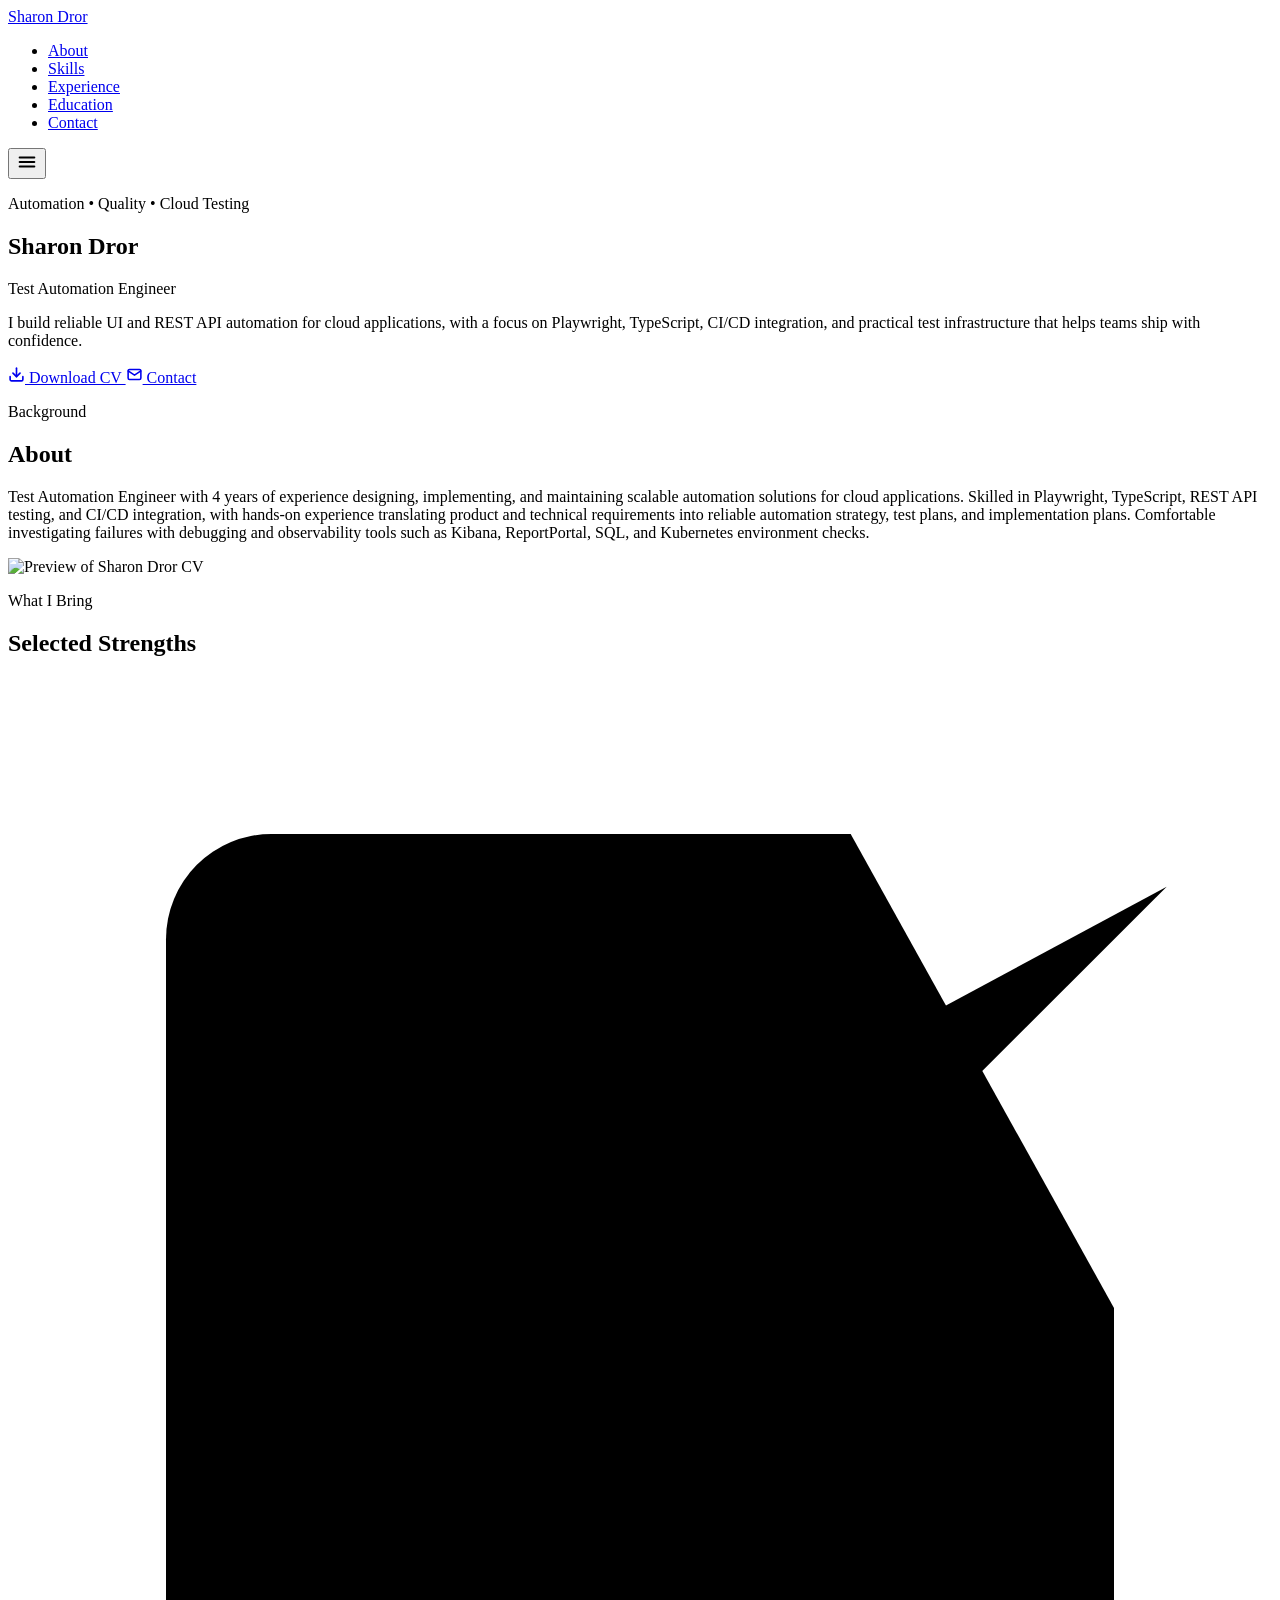
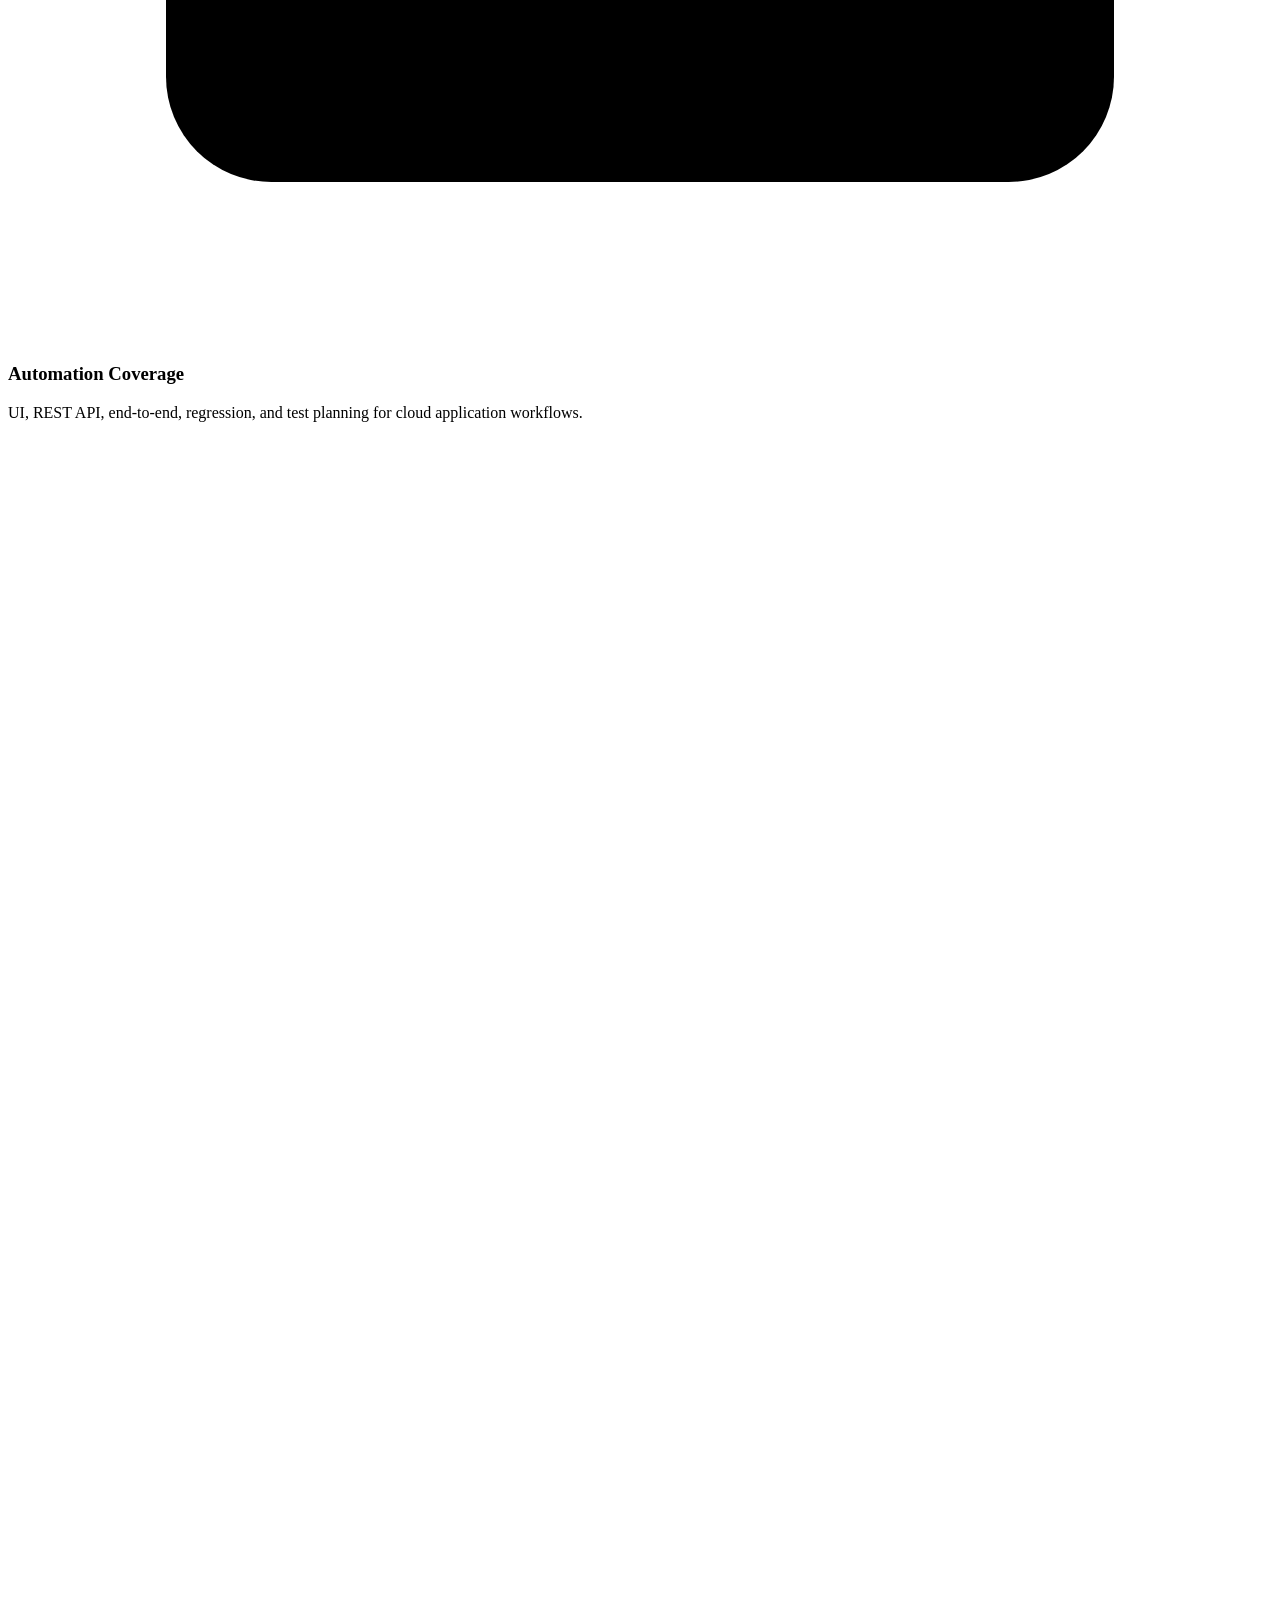
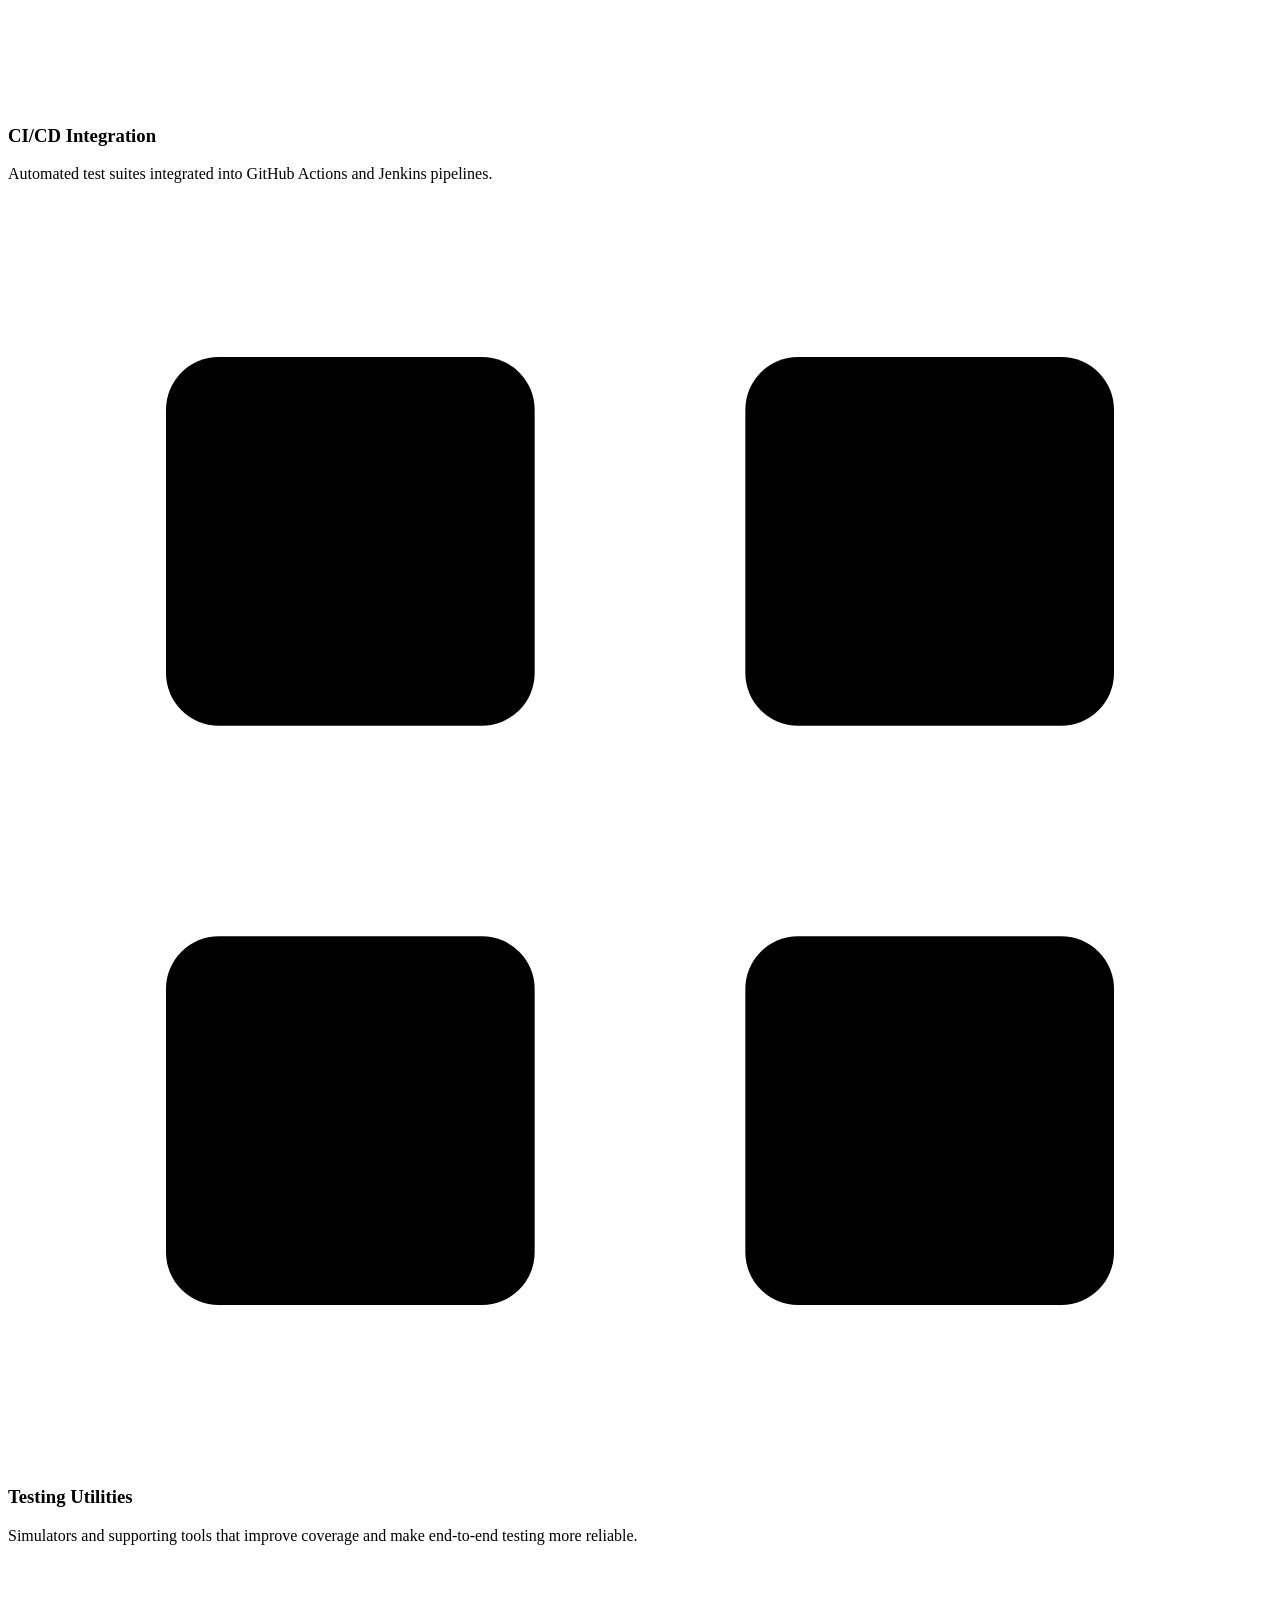
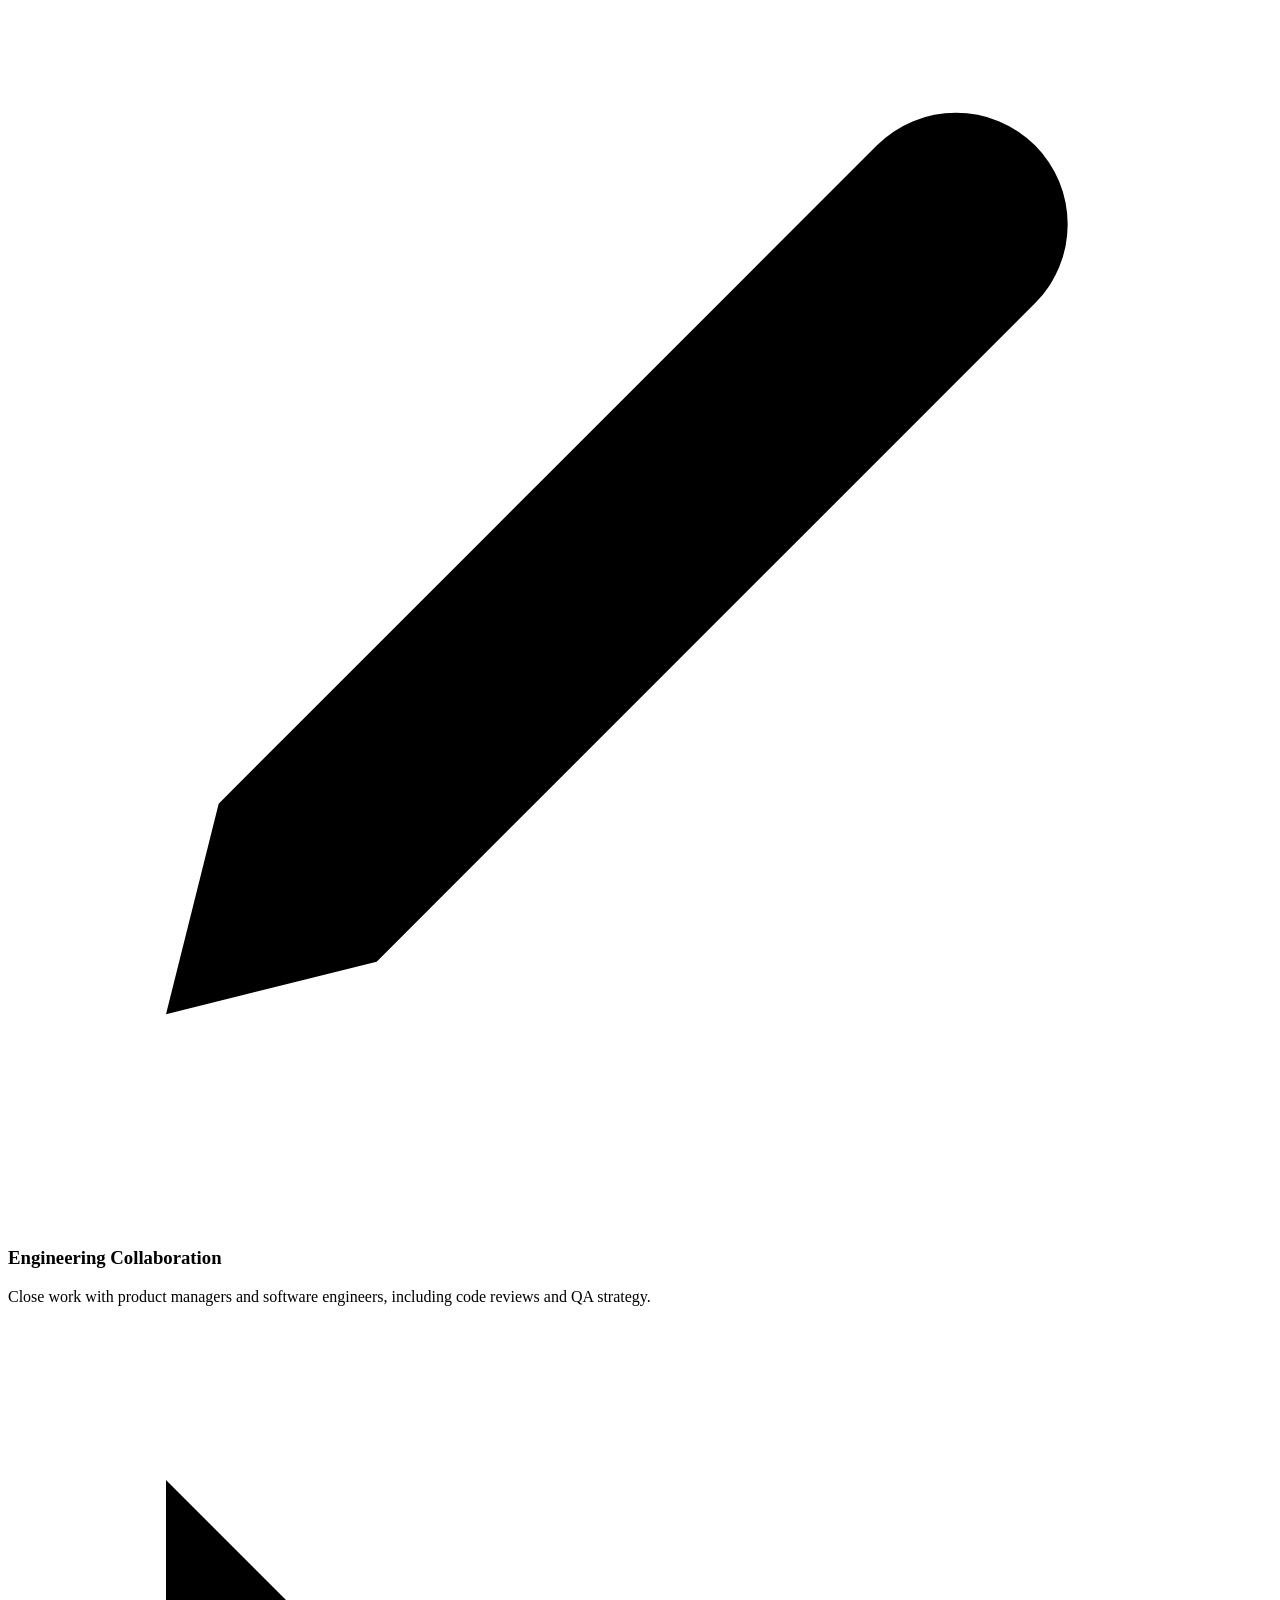
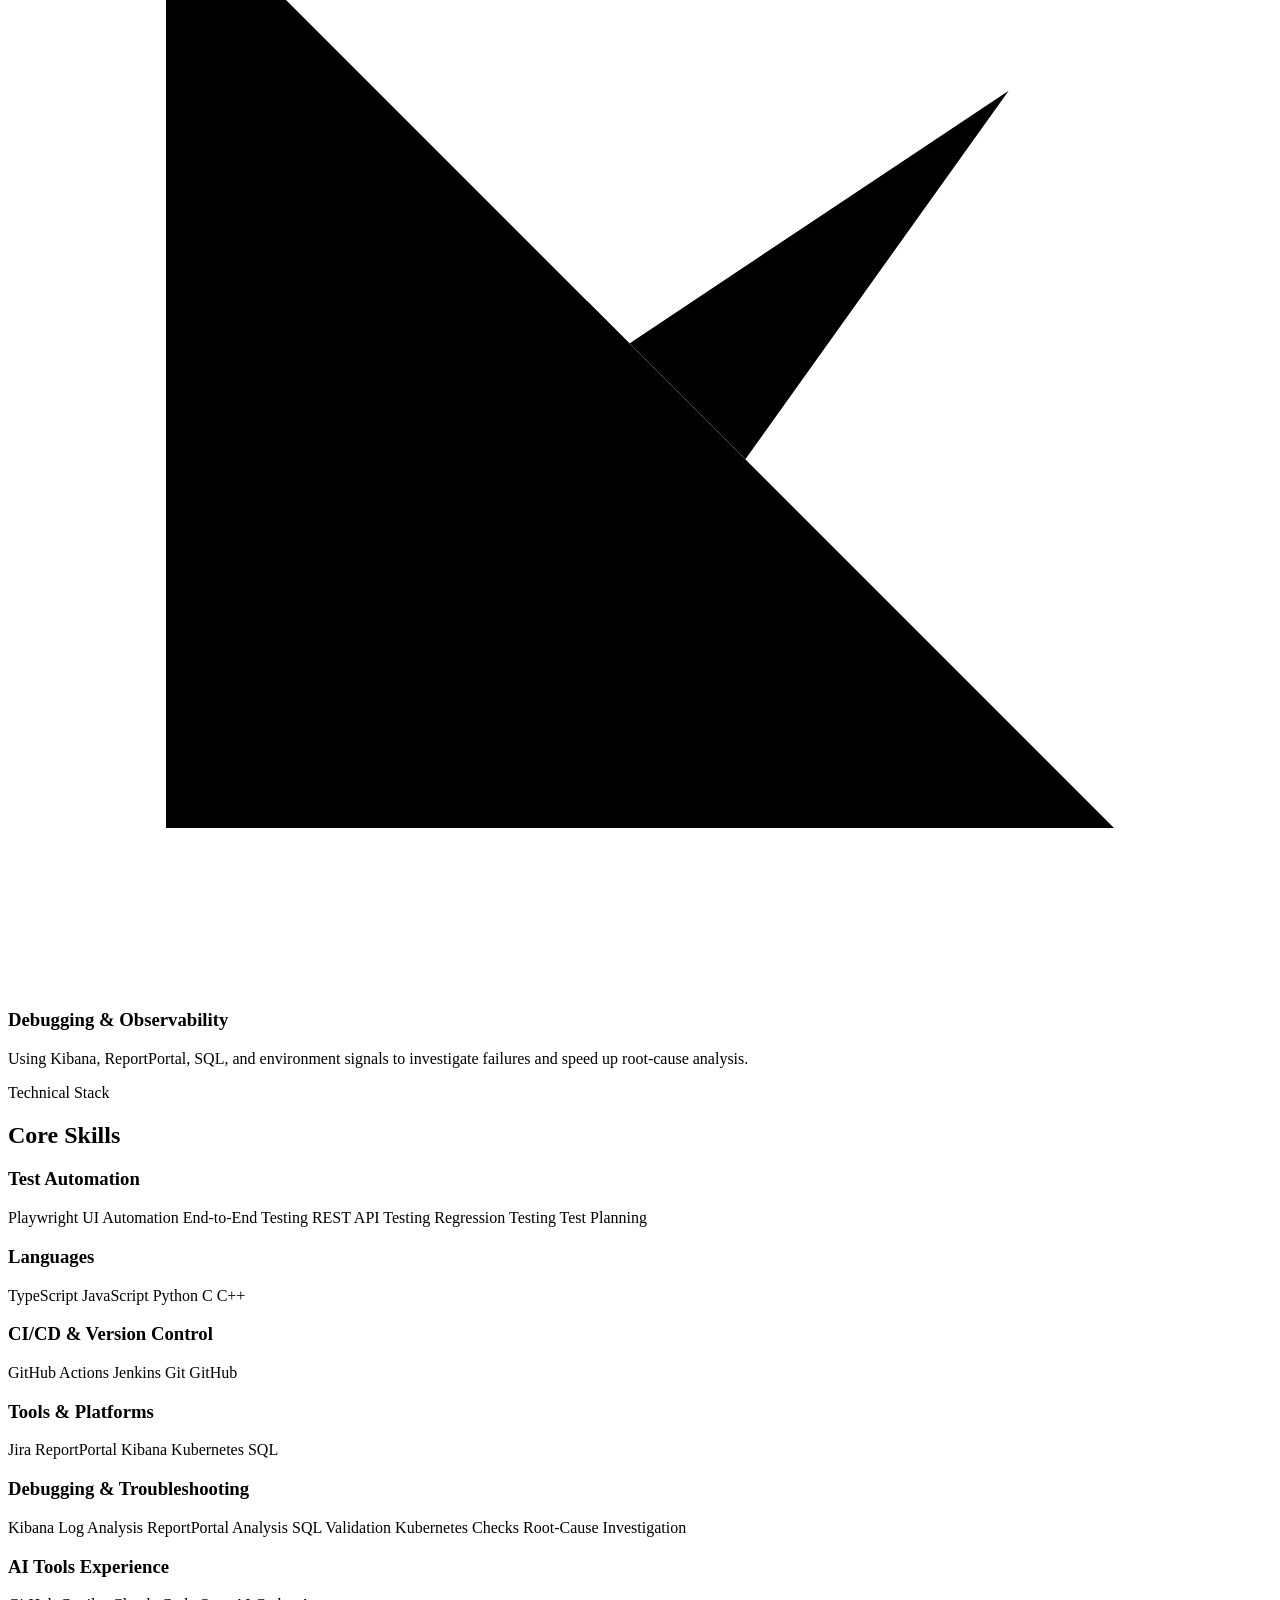
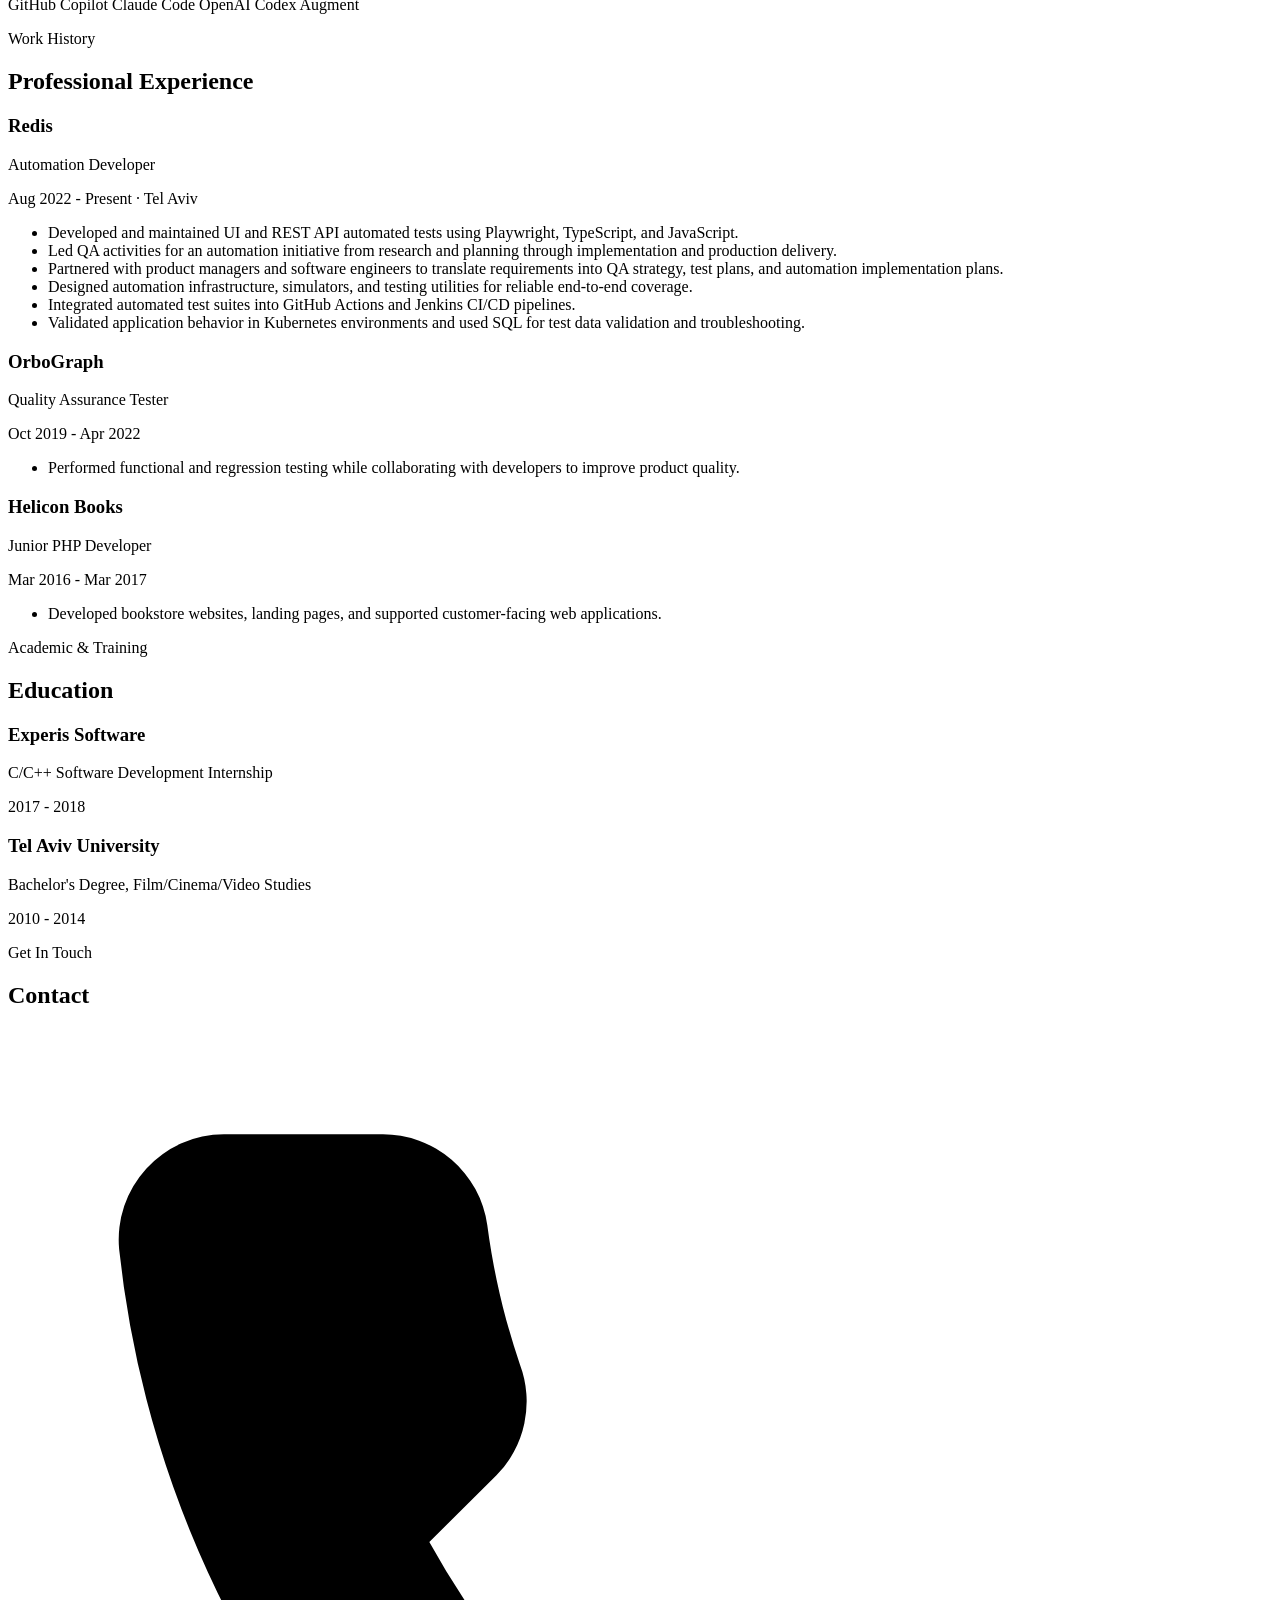
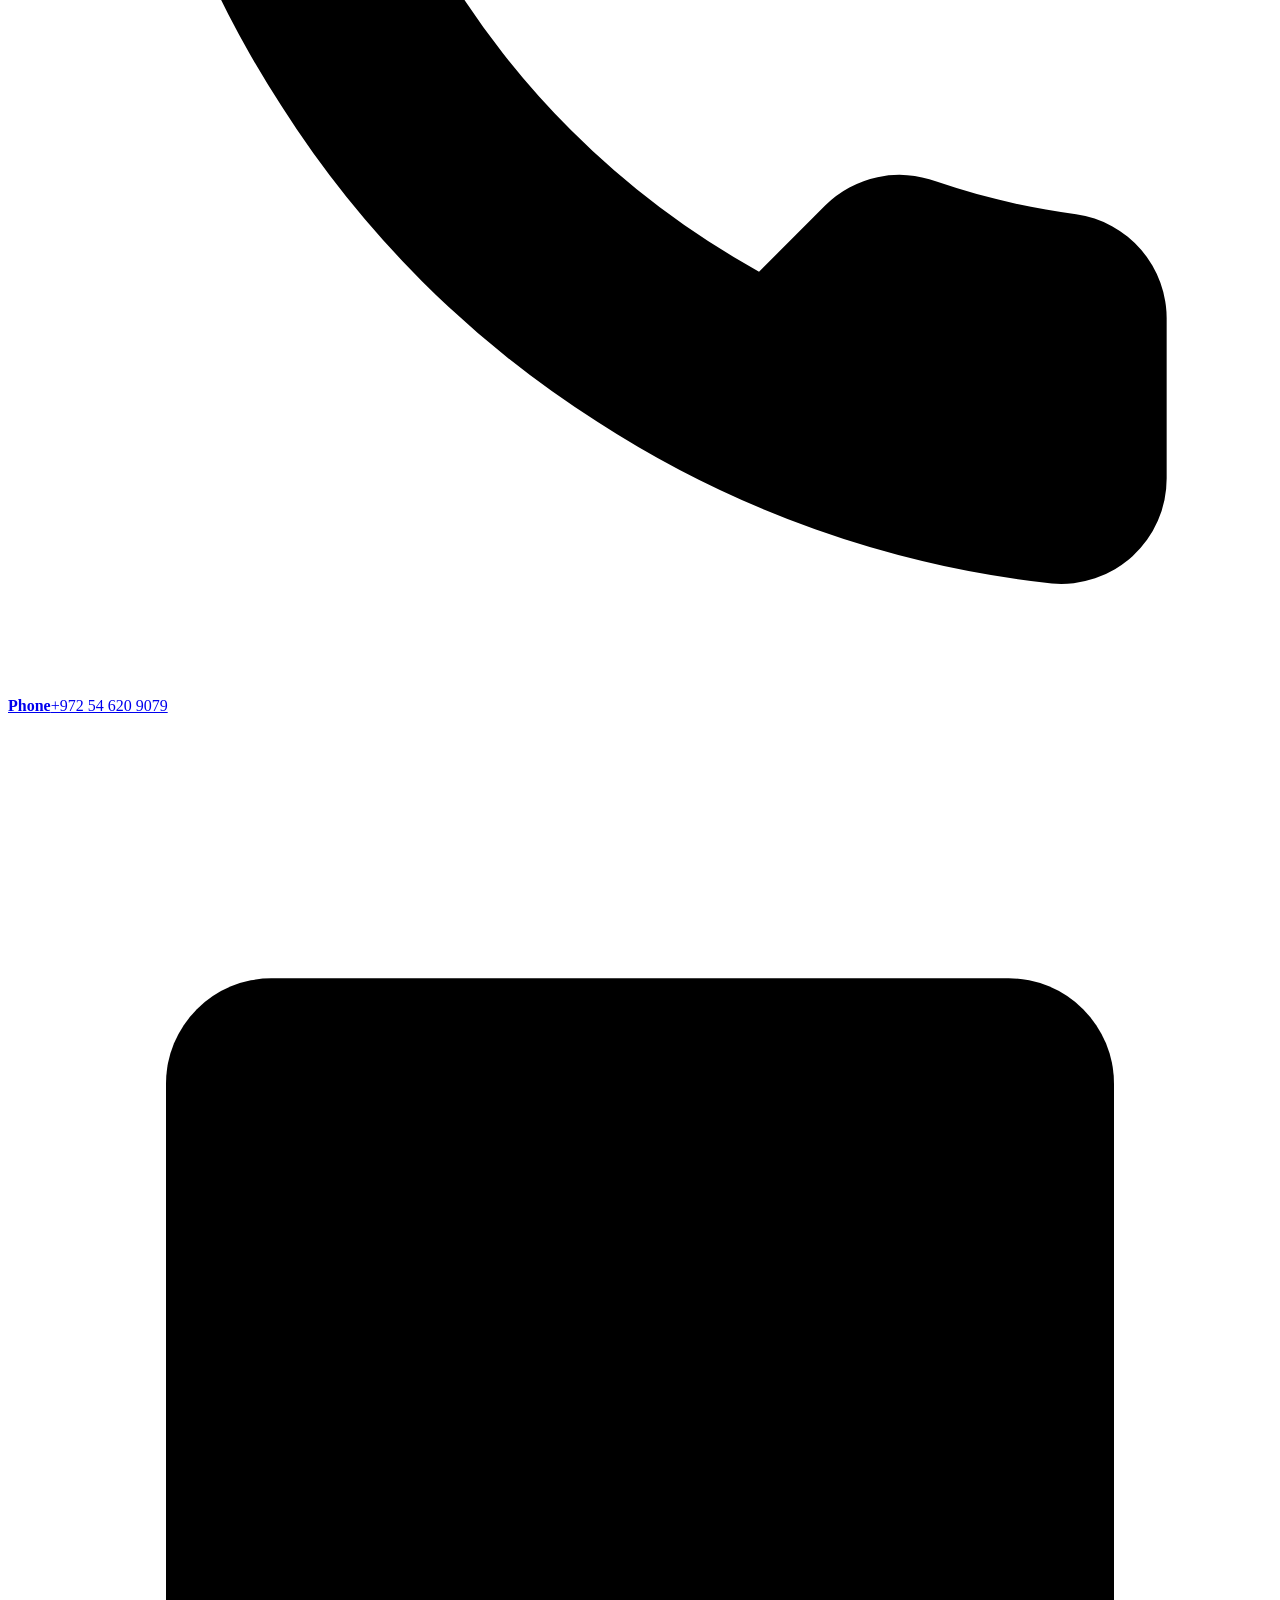
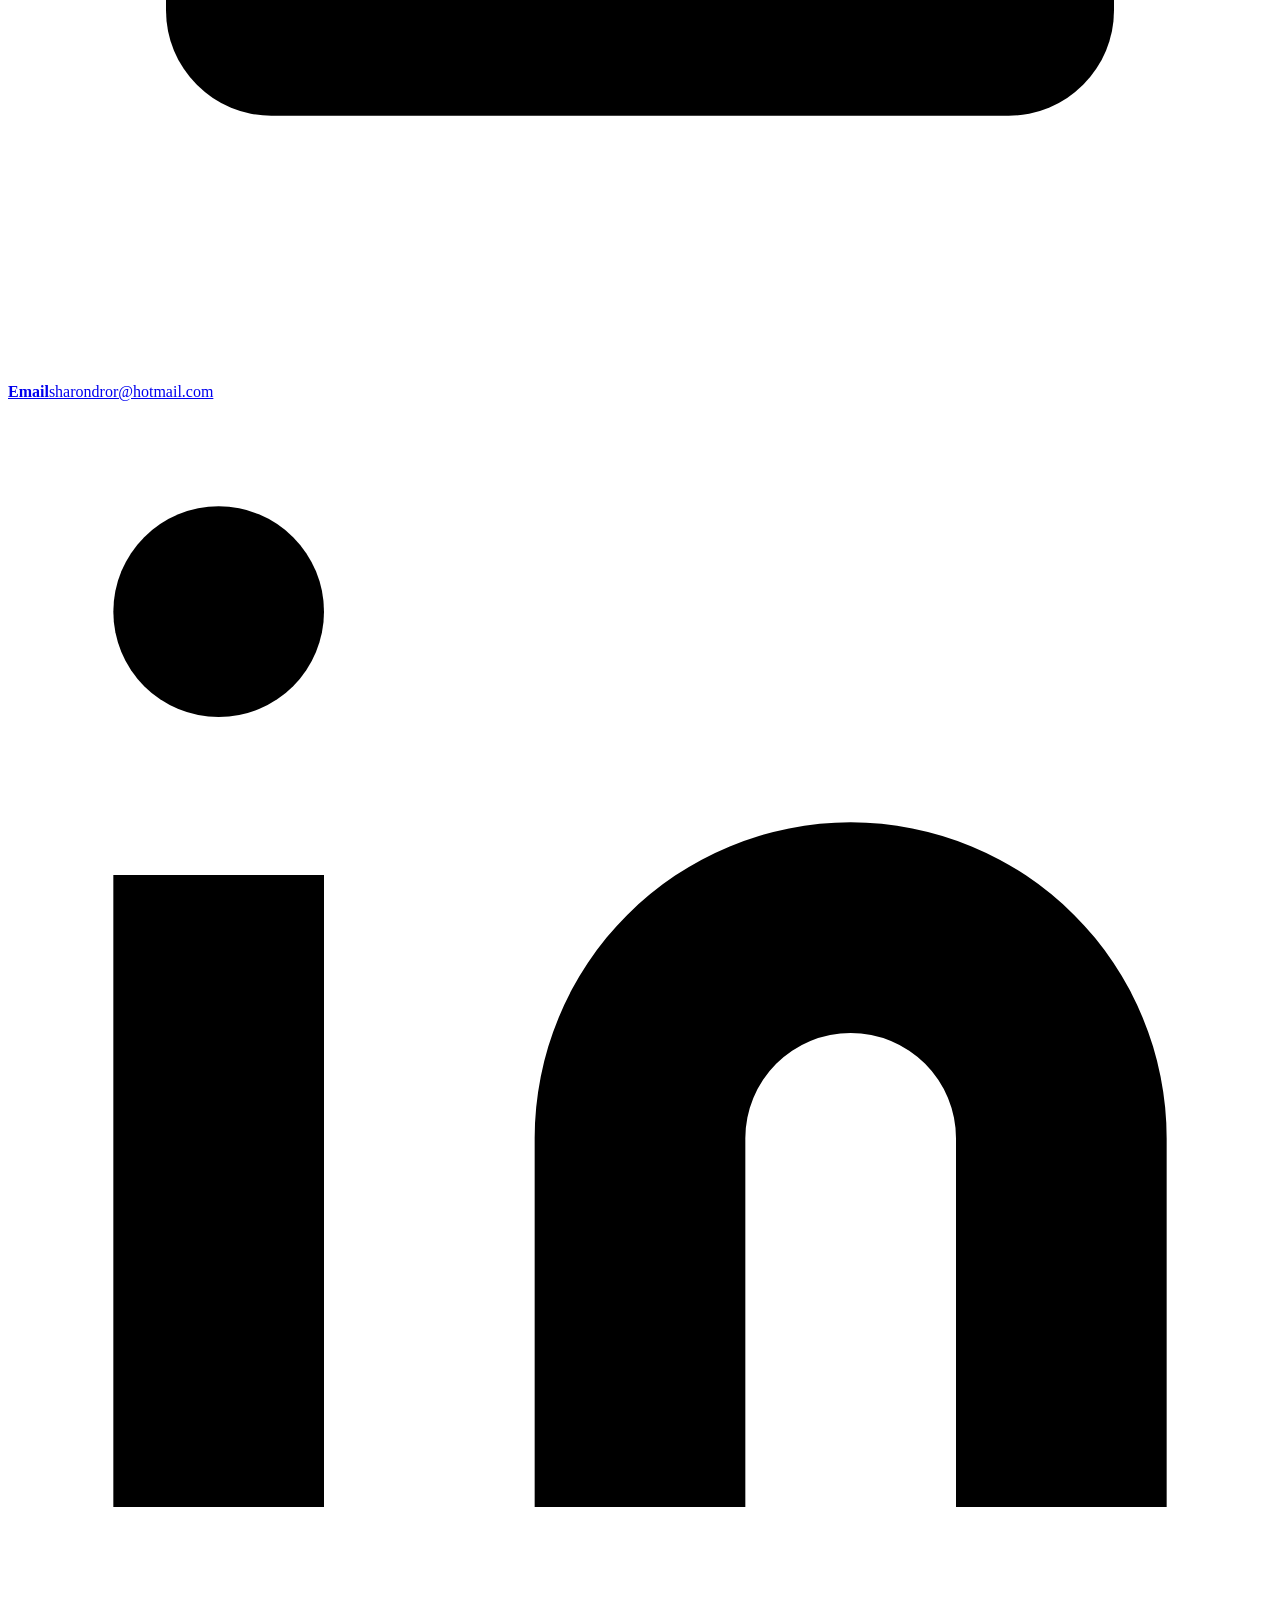
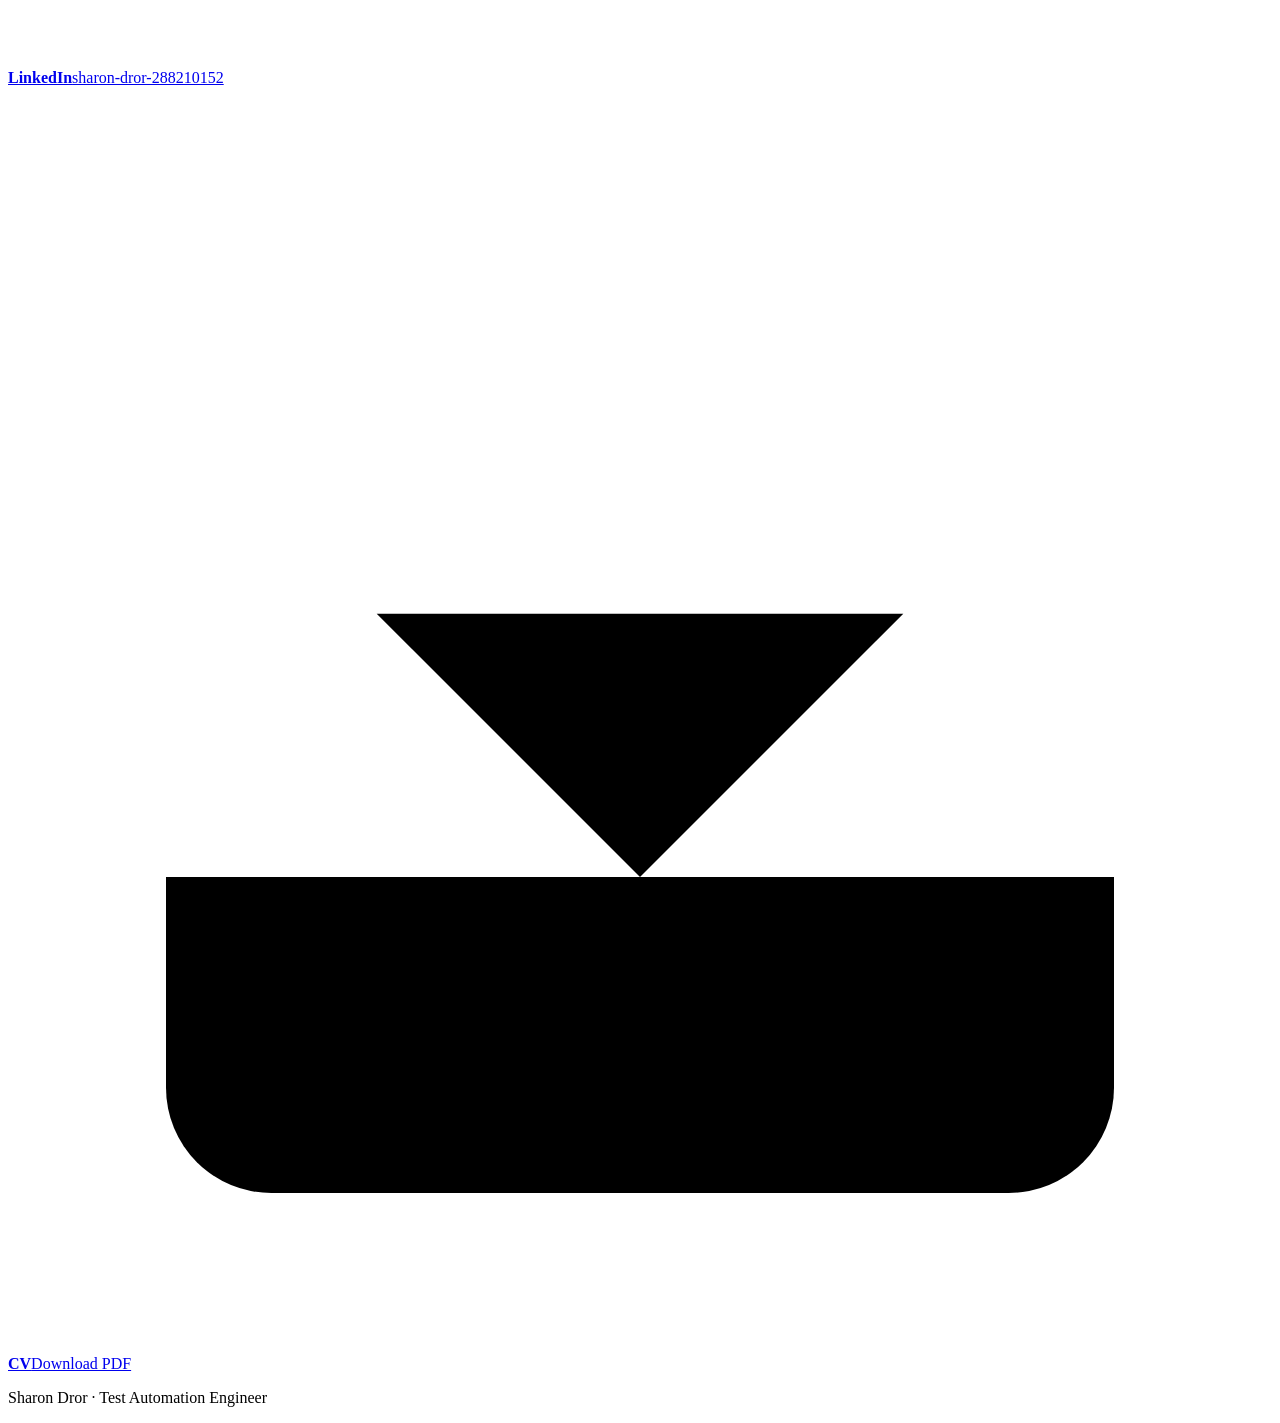
==== index.html @ a27351d1 "Add files via upload" ====
<!DOCTYPE html>
<html lang="en">
<head>
  <meta charset="UTF-8" />
  <meta name="viewport" content="width=device-width, initial-scale=1.0" />
  <meta name="description" content="Sharon Dror - Test Automation Engineer specializing in Playwright, TypeScript, REST API testing, CI/CD, and cloud application automation." />
  <title>Sharon Dror - Test Automation Engineer</title>
  <link rel="stylesheet" href="style.css" />
</head>
<body>
  <nav class="site-nav" aria-label="Main navigation">
    <div class="container nav-inner">
      <a class="nav-brand" href="#hero">Sharon Dror</a>
      <ul class="nav-links" id="navLinks">
        <li><a href="#about">About</a></li>
        <li><a href="#skills">Skills</a></li>
        <li><a href="#experience">Experience</a></li>
        <li><a href="#education">Education</a></li>
        <li><a href="#contact">Contact</a></li>
      </ul>
      <button class="nav-toggle" id="navToggle" type="button" aria-label="Toggle navigation" aria-expanded="false">
        <svg aria-hidden="true" width="22" height="22" viewBox="0 0 24 24" fill="none" stroke="currentColor" stroke-width="2.2" stroke-linecap="round">
          <line x1="4" y1="7" x2="20" y2="7"></line>
          <line x1="4" y1="12" x2="20" y2="12"></line>
          <line x1="4" y1="17" x2="20" y2="17"></line>
        </svg>
      </button>
    </div>
  </nav>

  <main>
    <section id="hero" class="hero">
      <div class="hero-overlay"></div>
      <div class="container hero-inner">
        <p class="hero-kicker">Automation • Quality • Cloud Testing</p>
        <h1>Sharon Dror</h1>
        <p class="hero-title">Test Automation Engineer</p>
        <p class="hero-intro">
          I build reliable UI and REST API automation for cloud applications, with a focus on Playwright,
          TypeScript, CI/CD integration, and practical test infrastructure that helps teams ship with confidence.
        </p>
        <div class="hero-actions" aria-label="Primary actions">
          <a class="btn btn-primary" href="assets/Sharon_Dror_CV.pdf" download>
            <svg aria-hidden="true" width="17" height="17" viewBox="0 0 24 24" fill="none" stroke="currentColor" stroke-width="2.3" stroke-linecap="round" stroke-linejoin="round">
              <path d="M21 15v4a2 2 0 0 1-2 2H5a2 2 0 0 1-2-2v-4"></path>
              <polyline points="7 10 12 15 17 10"></polyline>
              <line x1="12" y1="15" x2="12" y2="3"></line>
            </svg>
            Download CV
          </a>
          <a class="btn btn-ghost" href="#contact">
            <svg aria-hidden="true" width="17" height="17" viewBox="0 0 24 24" fill="none" stroke="currentColor" stroke-width="2.2" stroke-linecap="round" stroke-linejoin="round">
              <rect x="3" y="5" width="18" height="14" rx="2"></rect>
              <path d="m3 7 9 6 9-6"></path>
            </svg>
            Contact
          </a>
        </div>
      </div>
    </section>

    <section id="about" class="section">
      <div class="container two-column">
        <div>
          <p class="section-label">Background</p>
          <h2 class="section-title">About</h2>
          <p class="section-copy">
            Test Automation Engineer with 4 years of experience designing, implementing, and maintaining scalable
            automation solutions for cloud applications. Skilled in Playwright, TypeScript, REST API testing, and
            CI/CD integration, with hands-on experience translating product and technical requirements into reliable
            automation strategy, test plans, and implementation plans. Comfortable investigating failures with
            debugging and observability tools such as Kibana, ReportPortal, SQL, and Kubernetes environment checks.
          </p>
        </div>
        <div class="resume-preview" aria-label="Resume preview">
          <img src="assets/resume-preview.png" alt="Preview of Sharon Dror CV" />
        </div>
      </div>
    </section>

    <section id="strengths" class="section section-alt">
      <div class="container">
        <p class="section-label">What I Bring</p>
        <h2 class="section-title">Selected Strengths</h2>
        <div class="strength-grid">
          <article class="strength-card">
            <svg aria-hidden="true" viewBox="0 0 24 24"><path d="M9 11l3 3L22 4"></path><path d="M21 12v7a2 2 0 0 1-2 2H5a2 2 0 0 1-2-2V5a2 2 0 0 1 2-2h11"></path></svg>
            <h3>Automation Coverage</h3>
            <p>UI, REST API, end-to-end, regression, and test planning for cloud application workflows.</p>
          </article>
          <article class="strength-card">
            <svg aria-hidden="true" viewBox="0 0 24 24"><path d="M6 3v12"></path><path d="M18 9v12"></path><path d="M6 15l4-4"></path><path d="M6 15l-4-4"></path><path d="M18 9l4 4"></path><path d="M18 9l-4 4"></path></svg>
            <h3>CI/CD Integration</h3>
            <p>Automated test suites integrated into GitHub Actions and Jenkins pipelines.</p>
          </article>
          <article class="strength-card">
            <svg aria-hidden="true" viewBox="0 0 24 24"><rect x="3" y="3" width="7" height="7" rx="1"></rect><rect x="14" y="3" width="7" height="7" rx="1"></rect><rect x="14" y="14" width="7" height="7" rx="1"></rect><rect x="3" y="14" width="7" height="7" rx="1"></rect></svg>
            <h3>Testing Utilities</h3>
            <p>Simulators and supporting tools that improve coverage and make end-to-end testing more reliable.</p>
          </article>
          <article class="strength-card">
            <svg aria-hidden="true" viewBox="0 0 24 24"><path d="M12 20h9"></path><path d="M16.5 3.5a2.1 2.1 0 0 1 3 3L7 19l-4 1 1-4Z"></path></svg>
            <h3>Engineering Collaboration</h3>
            <p>Close work with product managers and software engineers, including code reviews and QA strategy.</p>
          </article>
          <article class="strength-card">
            <svg aria-hidden="true" viewBox="0 0 24 24"><path d="M3 3v18h18"></path><path d="m7 15 4-4 3 3 5-7"></path></svg>
            <h3>Debugging & Observability</h3>
            <p>Using Kibana, ReportPortal, SQL, and environment signals to investigate failures and speed up root-cause analysis.</p>
          </article>
        </div>
      </div>
    </section>

    <section id="skills" class="section">
      <div class="container">
        <p class="section-label">Technical Stack</p>
        <h2 class="section-title">Core Skills</h2>
        <div class="skills-grid">
          <article class="skill-group">
            <h3>Test Automation</h3>
            <div class="tag-list">
              <span>Playwright</span>
              <span>UI Automation</span>
              <span>End-to-End Testing</span>
              <span>REST API Testing</span>
              <span>Regression Testing</span>
              <span>Test Planning</span>
            </div>
          </article>
          <article class="skill-group">
            <h3>Languages</h3>
            <div class="tag-list">
              <span>TypeScript</span>
              <span>JavaScript</span>
              <span>Python</span>
              <span>C</span>
              <span>C++</span>
            </div>
          </article>
          <article class="skill-group">
            <h3>CI/CD & Version Control</h3>
            <div class="tag-list">
              <span>GitHub Actions</span>
              <span>Jenkins</span>
              <span>Git</span>
              <span>GitHub</span>
            </div>
          </article>
          <article class="skill-group">
            <h3>Tools & Platforms</h3>
            <div class="tag-list">
              <span>Jira</span>
              <span>ReportPortal</span>
              <span>Kibana</span>
              <span>Kubernetes</span>
              <span>SQL</span>
            </div>
          </article>
          <article class="skill-group">
            <h3>Debugging & Troubleshooting</h3>
            <div class="tag-list">
              <span>Kibana</span>
              <span>Log Analysis</span>
              <span>ReportPortal Analysis</span>
              <span>SQL Validation</span>
              <span>Kubernetes Checks</span>
              <span>Root-Cause Investigation</span>
            </div>
          </article>
          <article class="skill-group">
            <h3>AI Tools Experience</h3>
            <div class="tag-list">
              <span>GitHub Copilot</span>
              <span>Claude Code</span>
              <span>OpenAI Codex</span>
              <span>Augment</span>
            </div>
          </article>
        </div>
      </div>
    </section>

    <section id="experience" class="section section-alt">
      <div class="container">
        <p class="section-label">Work History</p>
        <h2 class="section-title">Professional Experience</h2>
        <div class="timeline">
          <article class="job-card">
            <div class="job-header">
              <div>
                <h3>Redis</h3>
                <p>Automation Developer</p>
              </div>
              <span>Aug 2022 - Present · Tel Aviv</span>
            </div>
            <ul>
              <li>Developed and maintained UI and REST API automated tests using Playwright, TypeScript, and JavaScript.</li>
              <li>Led QA activities for an automation initiative from research and planning through implementation and production delivery.</li>
              <li>Partnered with product managers and software engineers to translate requirements into QA strategy, test plans, and automation implementation plans.</li>
              <li>Designed automation infrastructure, simulators, and testing utilities for reliable end-to-end coverage.</li>
              <li>Integrated automated test suites into GitHub Actions and Jenkins CI/CD pipelines.</li>
              <li>Validated application behavior in Kubernetes environments and used SQL for test data validation and troubleshooting.</li>
            </ul>
          </article>

          <article class="job-card">
            <div class="job-header">
              <div>
                <h3>OrboGraph</h3>
                <p>Quality Assurance Tester</p>
              </div>
              <span>Oct 2019 - Apr 2022</span>
            </div>
            <ul>
              <li>Performed functional and regression testing while collaborating with developers to improve product quality.</li>
            </ul>
          </article>

          <article class="job-card">
            <div class="job-header">
              <div>
                <h3>Helicon Books</h3>
                <p>Junior PHP Developer</p>
              </div>
              <span>Mar 2016 - Mar 2017</span>
            </div>
            <ul>
              <li>Developed bookstore websites, landing pages, and supported customer-facing web applications.</li>
            </ul>
          </article>
        </div>
      </div>
    </section>

    <section id="education" class="section">
      <div class="container">
        <p class="section-label">Academic & Training</p>
        <h2 class="section-title">Education</h2>
        <div class="education-list">
          <article class="education-item">
            <div class="education-dot"></div>
            <div>
              <h3>Experis Software</h3>
              <p>C/C++ Software Development Internship</p>
              <span>2017 - 2018</span>
            </div>
          </article>
          <article class="education-item">
            <div class="education-dot"></div>
            <div>
              <h3>Tel Aviv University</h3>
              <p>Bachelor's Degree, Film/Cinema/Video Studies</p>
              <span>2010 - 2014</span>
            </div>
          </article>
        </div>
      </div>
    </section>

    <section id="contact" class="section section-alt">
      <div class="container">
        <p class="section-label">Get In Touch</p>
        <h2 class="section-title">Contact</h2>
        <div class="contact-grid">
          <a class="contact-item" href="tel:+972546209079">
            <svg aria-hidden="true" viewBox="0 0 24 24"><path d="M22 16.92v3a2 2 0 0 1-2.18 2 19.78 19.78 0 0 1-8.63-3.07 19.5 19.5 0 0 1-6-6A19.78 19.78 0 0 1 2.11 4.18 2 2 0 0 1 4.1 2h3a2 2 0 0 1 2 1.72c.12.91.33 1.8.62 2.65a2 2 0 0 1-.45 2.11L8 9.74a16 16 0 0 0 6.26 6.26l1.26-1.26a2 2 0 0 1 2.11-.45c.85.29 1.74.5 2.65.62A2 2 0 0 1 22 16.92Z"></path></svg>
            <span><strong>Phone</strong>+972 54 620 9079</span>
          </a>
          <a class="contact-item" href="mailto:sharondror@hotmail.com">
            <svg aria-hidden="true" viewBox="0 0 24 24"><rect x="3" y="5" width="18" height="14" rx="2"></rect><path d="m3 7 9 6 9-6"></path></svg>
            <span><strong>Email</strong>sharondror@hotmail.com</span>
          </a>
          <a class="contact-item" href="https://www.linkedin.com/in/sharon-dror-288210152/" target="_blank" rel="noopener">
            <svg aria-hidden="true" viewBox="0 0 24 24"><path d="M16 8a6 6 0 0 1 6 6v7h-4v-7a2 2 0 0 0-4 0v7h-4v-7a6 6 0 0 1 6-6Z"></path><rect x="2" y="9" width="4" height="12"></rect><circle cx="4" cy="4" r="2"></circle></svg>
            <span><strong>LinkedIn</strong>sharon-dror-288210152</span>
          </a>
          <a class="contact-item" href="assets/Sharon_Dror_CV.pdf" download>
            <svg aria-hidden="true" viewBox="0 0 24 24"><path d="M21 15v4a2 2 0 0 1-2 2H5a2 2 0 0 1-2-2v-4"></path><polyline points="7 10 12 15 17 10"></polyline><line x1="12" y1="15" x2="12" y2="3"></line></svg>
            <span><strong>CV</strong>Download PDF</span>
          </a>
        </div>
      </div>
    </section>
  </main>

  <footer class="site-footer">
    <p>Sharon Dror · Test Automation Engineer</p>
  </footer>

  <script src="script.js"></script>
</body>
</html>
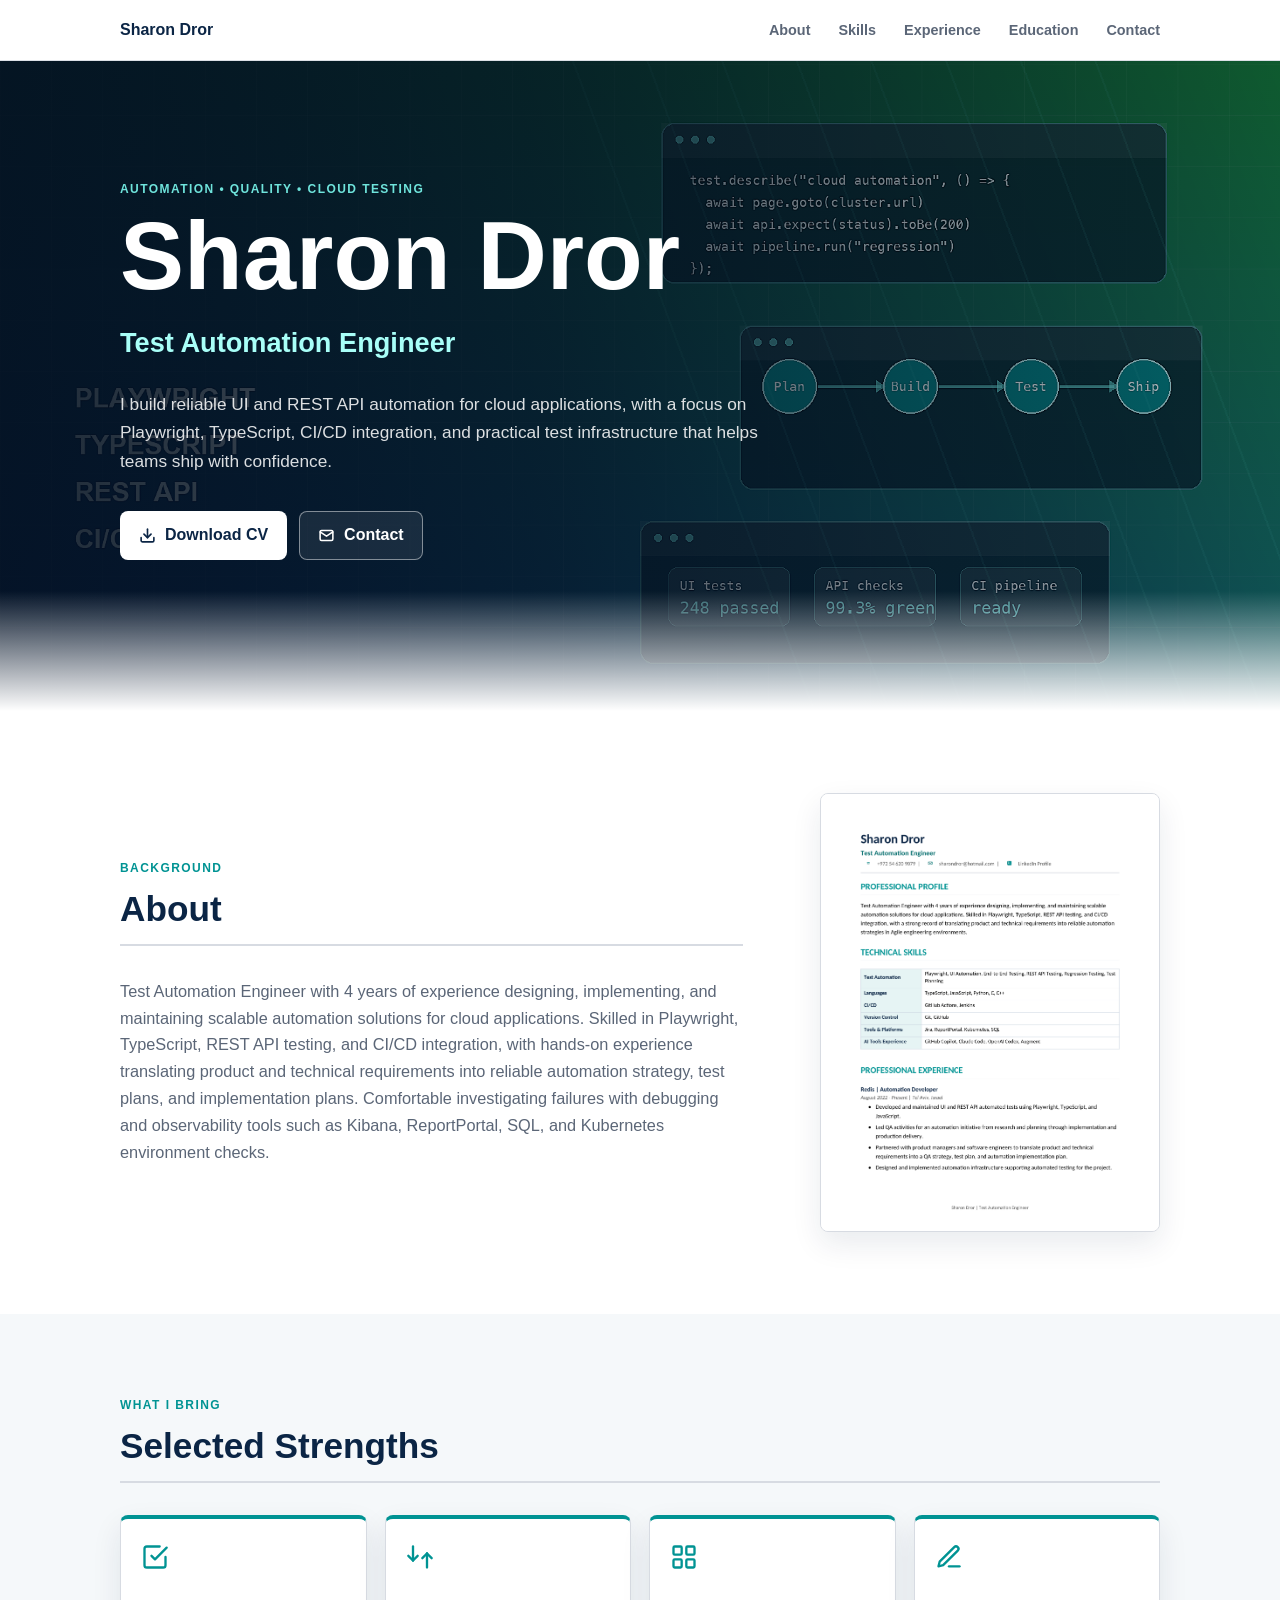
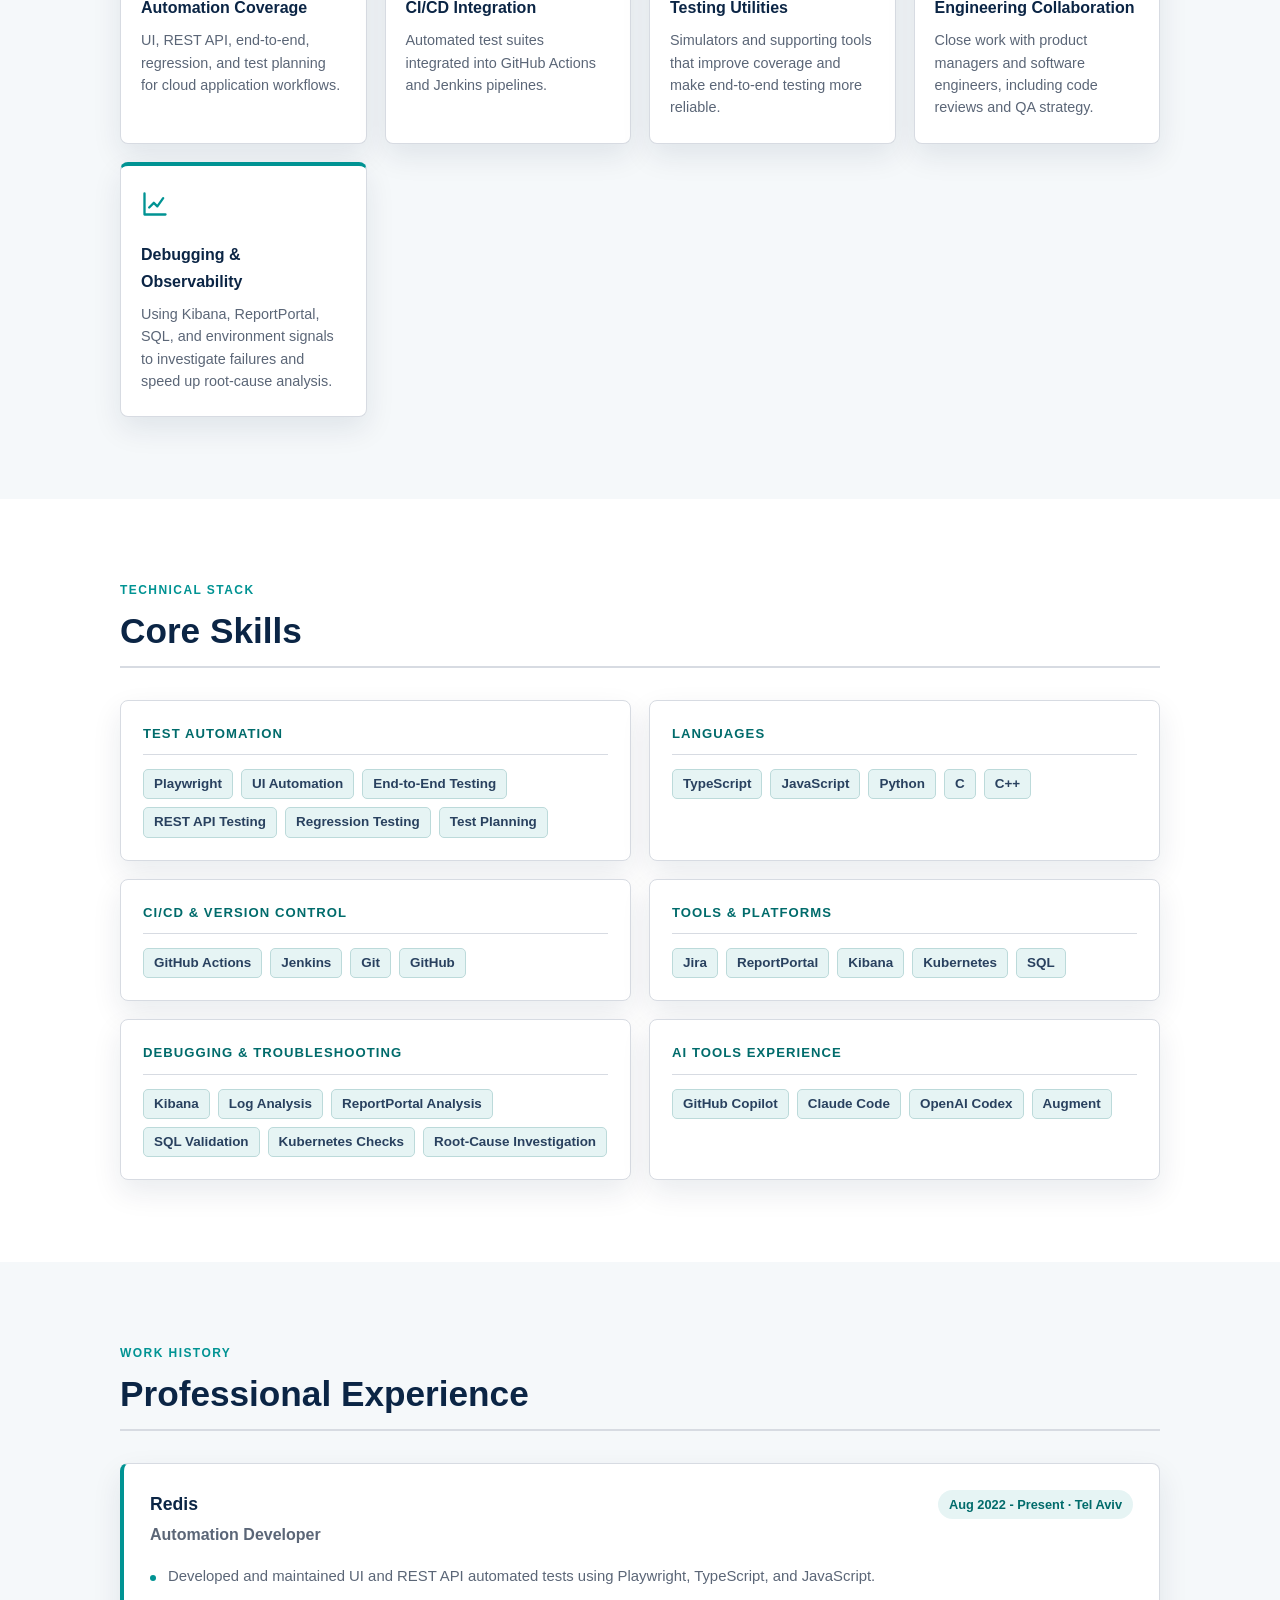
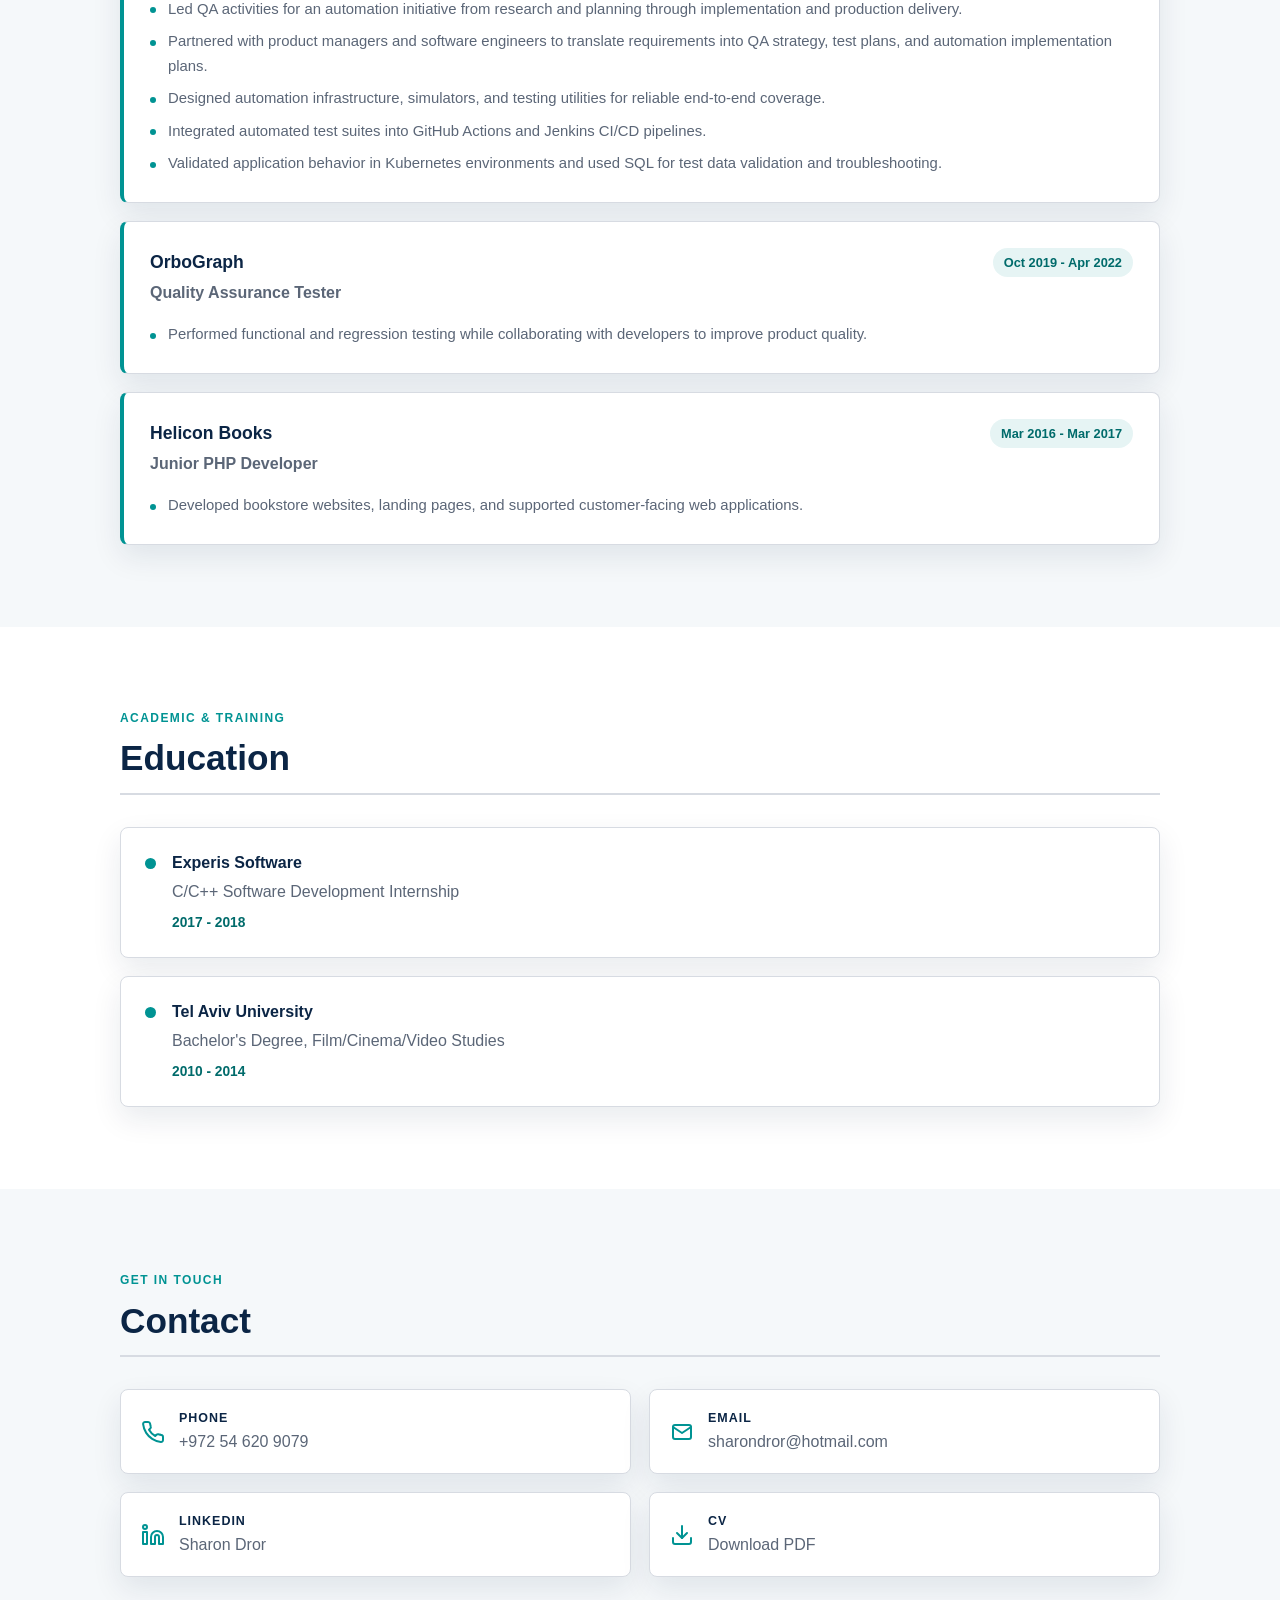
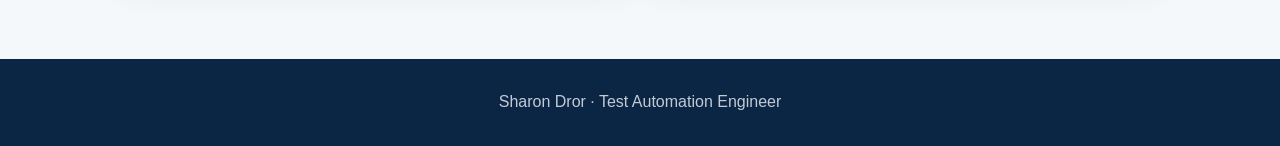
==== commit c1333bdd: "Add files via upload" ====
--- a/index.html
+++ b/index.html
@@ -273,7 +273,7 @@
           </a>
           <a class="contact-item" href="https://www.linkedin.com/in/sharon-dror-288210152/" target="_blank" rel="noopener">
             <svg aria-hidden="true" viewBox="0 0 24 24"><path d="M16 8a6 6 0 0 1 6 6v7h-4v-7a2 2 0 0 0-4 0v7h-4v-7a6 6 0 0 1 6-6Z"></path><rect x="2" y="9" width="4" height="12"></rect><circle cx="4" cy="4" r="2"></circle></svg>
-            <span><strong>LinkedIn</strong>sharon-dror-288210152</span>
+            <span><strong>LinkedIn</strong>Sharon Dror</span>
           </a>
           <a class="contact-item" href="assets/Sharon_Dror_CV.pdf" download>
             <svg aria-hidden="true" viewBox="0 0 24 24"><path d="M21 15v4a2 2 0 0 1-2 2H5a2 2 0 0 1-2-2v-4"></path><polyline points="7 10 12 15 17 10"></polyline><line x1="12" y1="15" x2="12" y2="3"></line></svg>
--- a/style.css
+++ b/style.css
@@ -0,0 +1,584 @@
+*, *::before, *::after {
+  box-sizing: border-box;
+}
+
+:root {
+  --ink: #0b2545;
+  --ink-soft: #29415f;
+  --turquoise: #009393;
+  --turquoise-dark: #006b6b;
+  --mint: #e6f4f4;
+  --paper: #ffffff;
+  --surface: #f5f8fa;
+  --line: #d7dbe2;
+  --muted: #5b6677;
+  --shadow: 0 12px 30px rgba(11, 37, 69, 0.09);
+  --radius: 8px;
+  --font: "Inter", "Segoe UI", Roboto, Helvetica, Arial, sans-serif;
+}
+
+html {
+  scroll-behavior: smooth;
+}
+
+body {
+  margin: 0;
+  background: var(--paper);
+  color: var(--ink);
+  font-family: var(--font);
+  font-size: 16px;
+  line-height: 1.65;
+}
+
+body.nav-open {
+  overflow: hidden;
+}
+
+a {
+  color: inherit;
+  text-decoration: none;
+}
+
+.container {
+  width: min(100% - 48px, 1040px);
+  margin: 0 auto;
+}
+
+.site-nav {
+  position: sticky;
+  top: 0;
+  z-index: 20;
+  background: rgba(255, 255, 255, 0.94);
+  border-bottom: 1px solid rgba(215, 219, 226, 0.86);
+  backdrop-filter: blur(14px);
+}
+
+.nav-inner {
+  display: flex;
+  align-items: center;
+  justify-content: space-between;
+  min-height: 60px;
+}
+
+.nav-brand {
+  font-size: 1rem;
+  font-weight: 800;
+  color: var(--ink);
+  letter-spacing: 0;
+}
+
+.nav-links {
+  display: flex;
+  align-items: center;
+  gap: 28px;
+  padding: 0;
+  margin: 0;
+  list-style: none;
+}
+
+.nav-links a {
+  color: var(--muted);
+  font-size: 0.9rem;
+  font-weight: 650;
+}
+
+.nav-links a:hover,
+.nav-links a:focus-visible {
+  color: var(--turquoise-dark);
+}
+
+.nav-toggle {
+  display: none;
+  align-items: center;
+  justify-content: center;
+  width: 40px;
+  height: 40px;
+  color: var(--ink);
+  background: transparent;
+  border: 1px solid var(--line);
+  border-radius: var(--radius);
+  cursor: pointer;
+}
+
+.hero {
+  position: relative;
+  min-height: 650px;
+  display: flex;
+  align-items: center;
+  overflow: hidden;
+  color: #fff;
+  background-color: #0b2545;
+  background-image: url("assets/automation-hero.png");
+  background-position: center;
+  background-size: cover;
+}
+
+.hero::after {
+  content: "";
+  position: absolute;
+  inset: auto 0 0 0;
+  height: 120px;
+  background: linear-gradient(180deg, rgba(245, 248, 250, 0), var(--paper));
+  pointer-events: none;
+}
+
+.hero-overlay {
+  position: absolute;
+  inset: 0;
+  background:
+    linear-gradient(90deg, rgba(4, 18, 33, 0.9) 0%, rgba(4, 18, 33, 0.72) 43%, rgba(4, 18, 33, 0.28) 100%);
+}
+
+.hero-inner {
+  position: relative;
+  z-index: 1;
+  padding: 100px 0 132px;
+}
+
+.hero-kicker,
+.section-label {
+  margin: 0 0 10px;
+  color: var(--turquoise);
+  font-size: 0.75rem;
+  font-weight: 850;
+  letter-spacing: 0.12em;
+  text-transform: uppercase;
+}
+
+.hero-kicker {
+  color: #6fe4dc;
+}
+
+.hero h1 {
+  max-width: 720px;
+  margin: 0;
+  font-size: clamp(3rem, 9vw, 6rem);
+  line-height: 0.95;
+  font-weight: 850;
+  letter-spacing: 0;
+}
+
+.hero-title {
+  margin: 20px 0 0;
+  color: #a8fff8;
+  font-size: clamp(1.25rem, 3vw, 1.7rem);
+  font-weight: 760;
+}
+
+.hero-intro {
+  max-width: 660px;
+  margin: 24px 0 0;
+  color: rgba(255, 255, 255, 0.86);
+  font-size: 1.08rem;
+}
+
+.hero-actions {
+  display: flex;
+  flex-wrap: wrap;
+  gap: 12px;
+  margin-top: 36px;
+}
+
+.btn {
+  display: inline-flex;
+  align-items: center;
+  justify-content: center;
+  gap: 9px;
+  min-height: 44px;
+  padding: 10px 18px;
+  border-radius: var(--radius);
+  border: 1px solid transparent;
+  font-weight: 780;
+  transition: transform 150ms ease, background 150ms ease, border-color 150ms ease;
+}
+
+.btn:hover,
+.btn:focus-visible {
+  transform: translateY(-1px);
+}
+
+.btn-primary {
+  background: #ffffff;
+  color: var(--ink);
+}
+
+.btn-secondary {
+  background: var(--turquoise);
+  color: #fff;
+}
+
+.btn-ghost {
+  color: #fff;
+  border-color: rgba(255, 255, 255, 0.46);
+  background: rgba(255, 255, 255, 0.08);
+}
+
+.section {
+  padding: 82px 0;
+}
+
+.section-alt {
+  background: var(--surface);
+}
+
+.section-title {
+  margin: 0 0 32px;
+  padding-bottom: 14px;
+  color: var(--ink);
+  border-bottom: 2px solid var(--line);
+  font-size: clamp(1.65rem, 4vw, 2.2rem);
+  line-height: 1.15;
+  letter-spacing: 0;
+}
+
+.section-copy {
+  max-width: 720px;
+  margin: 0;
+  color: var(--muted);
+  font-size: 1.02rem;
+}
+
+.two-column {
+  display: grid;
+  grid-template-columns: minmax(0, 1.25fr) minmax(280px, 0.75fr);
+  gap: 44px;
+  align-items: center;
+}
+
+.resume-preview {
+  max-width: 340px;
+  justify-self: end;
+  border: 1px solid var(--line);
+  border-radius: var(--radius);
+  box-shadow: var(--shadow);
+  background: #fff;
+  overflow: hidden;
+}
+
+.resume-preview img {
+  display: block;
+  width: 100%;
+  height: auto;
+}
+
+.strength-grid,
+.skills-grid,
+.contact-grid {
+  display: grid;
+  gap: 18px;
+}
+
+.strength-grid {
+  grid-template-columns: repeat(4, minmax(0, 1fr));
+}
+
+.skills-grid {
+  grid-template-columns: repeat(2, minmax(0, 1fr));
+}
+
+.contact-grid {
+  grid-template-columns: repeat(2, minmax(0, 1fr));
+}
+
+.strength-card,
+.skill-group,
+.job-card,
+.education-item,
+.contact-item {
+  background: var(--paper);
+  border: 1px solid var(--line);
+  border-radius: var(--radius);
+  box-shadow: var(--shadow);
+}
+
+.strength-card {
+  padding: 24px 20px;
+  border-top: 4px solid var(--turquoise);
+}
+
+.strength-card svg,
+.contact-item svg {
+  width: 28px;
+  height: 28px;
+  color: var(--turquoise);
+  fill: none;
+  stroke: currentColor;
+  stroke-width: 2;
+  stroke-linecap: round;
+  stroke-linejoin: round;
+}
+
+.strength-card h3 {
+  margin: 16px 0 8px;
+  color: var(--ink);
+  font-size: 1rem;
+}
+
+.strength-card p {
+  margin: 0;
+  color: var(--muted);
+  font-size: 0.9rem;
+  line-height: 1.55;
+}
+
+.skill-group {
+  padding: 22px;
+}
+
+.skill-group h3 {
+  margin: 0 0 14px;
+  padding-bottom: 10px;
+  color: var(--turquoise-dark);
+  border-bottom: 1px solid var(--line);
+  font-size: 0.82rem;
+  letter-spacing: 0.08em;
+  text-transform: uppercase;
+}
+
+.tag-list {
+  display: flex;
+  flex-wrap: wrap;
+  gap: 8px;
+}
+
+.tag-list span {
+  display: inline-flex;
+  align-items: center;
+  min-height: 28px;
+  padding: 3px 10px;
+  border: 1px solid #bcdada;
+  border-radius: 5px;
+  background: var(--mint);
+  color: var(--ink-soft);
+  font-size: 0.84rem;
+  font-weight: 650;
+}
+
+.timeline,
+.education-list {
+  display: grid;
+  gap: 18px;
+}
+
+.job-card {
+  padding: 26px;
+  border-left: 4px solid var(--turquoise);
+}
+
+.job-header {
+  display: flex;
+  justify-content: space-between;
+  gap: 20px;
+  align-items: flex-start;
+  margin-bottom: 16px;
+}
+
+.job-header h3 {
+  margin: 0;
+  font-size: 1.1rem;
+  color: var(--ink);
+}
+
+.job-header p {
+  margin: 3px 0 0;
+  color: var(--muted);
+  font-weight: 650;
+}
+
+.job-header span {
+  flex: 0 0 auto;
+  padding: 4px 11px;
+  border-radius: 999px;
+  background: var(--mint);
+  color: var(--turquoise-dark);
+  font-size: 0.8rem;
+  font-weight: 800;
+}
+
+.job-card ul {
+  display: grid;
+  gap: 8px;
+  margin: 0;
+  padding: 0;
+  list-style: none;
+}
+
+.job-card li {
+  position: relative;
+  padding-left: 18px;
+  color: var(--muted);
+  font-size: 0.93rem;
+}
+
+.job-card li::before {
+  content: "";
+  position: absolute;
+  top: 0.72em;
+  left: 0;
+  width: 6px;
+  height: 6px;
+  border-radius: 999px;
+  background: var(--turquoise);
+}
+
+.education-item {
+  display: flex;
+  gap: 16px;
+  padding: 22px 24px;
+}
+
+.education-dot {
+  flex: 0 0 auto;
+  width: 11px;
+  height: 11px;
+  margin-top: 8px;
+  border-radius: 999px;
+  background: var(--turquoise);
+}
+
+.education-item h3 {
+  margin: 0;
+  color: var(--ink);
+  font-size: 1rem;
+}
+
+.education-item p {
+  margin: 3px 0;
+  color: var(--muted);
+}
+
+.education-item span {
+  color: var(--turquoise-dark);
+  font-size: 0.86rem;
+  font-weight: 800;
+}
+
+.contact-item {
+  display: flex;
+  gap: 14px;
+  align-items: center;
+  padding: 18px 20px;
+  transition: border-color 150ms ease, transform 150ms ease;
+}
+
+.contact-item:hover,
+.contact-item:focus-visible {
+  border-color: var(--turquoise);
+  transform: translateY(-1px);
+}
+
+.contact-item svg {
+  flex: 0 0 auto;
+  width: 24px;
+  height: 24px;
+}
+
+.contact-item span {
+  min-width: 0;
+  color: var(--muted);
+  overflow-wrap: anywhere;
+}
+
+.contact-item strong {
+  display: block;
+  color: var(--ink);
+  font-size: 0.78rem;
+  letter-spacing: 0.08em;
+  text-transform: uppercase;
+}
+
+.site-footer {
+  padding: 30px 24px;
+  color: rgba(255, 255, 255, 0.76);
+  background: var(--ink);
+  text-align: center;
+}
+
+.site-footer p {
+  margin: 0;
+}
+
+@media (max-width: 860px) {
+  .strength-grid,
+  .skills-grid,
+  .contact-grid,
+  .two-column {
+    grid-template-columns: 1fr;
+  }
+
+  .resume-preview {
+    justify-self: start;
+    max-width: 300px;
+  }
+
+  .strength-grid {
+    grid-template-columns: repeat(2, minmax(0, 1fr));
+  }
+}
+
+@media (max-width: 680px) {
+  .container {
+    width: min(100% - 32px, 1040px);
+  }
+
+  .site-nav {
+    position: sticky;
+  }
+
+  .nav-toggle {
+    display: inline-flex;
+  }
+
+  .nav-links {
+    position: fixed;
+    top: 60px;
+    left: 0;
+    right: 0;
+    display: none;
+    flex-direction: column;
+    align-items: stretch;
+    gap: 0;
+    padding: 8px 16px 18px;
+    background: #fff;
+    border-bottom: 1px solid var(--line);
+    box-shadow: var(--shadow);
+  }
+
+  .nav-links.open {
+    display: flex;
+  }
+
+  .nav-links a {
+    display: block;
+    padding: 12px 8px;
+  }
+
+  .hero {
+    min-height: 620px;
+  }
+
+  .hero-inner {
+    padding: 84px 0 120px;
+  }
+
+  .hero-actions {
+    flex-direction: column;
+    align-items: stretch;
+  }
+
+  .btn {
+    width: 100%;
+  }
+
+  .section {
+    padding: 62px 0;
+  }
+
+  .strength-grid {
+    grid-template-columns: 1fr;
+  }
+
+  .job-header {
+    flex-direction: column;
+  }
+}
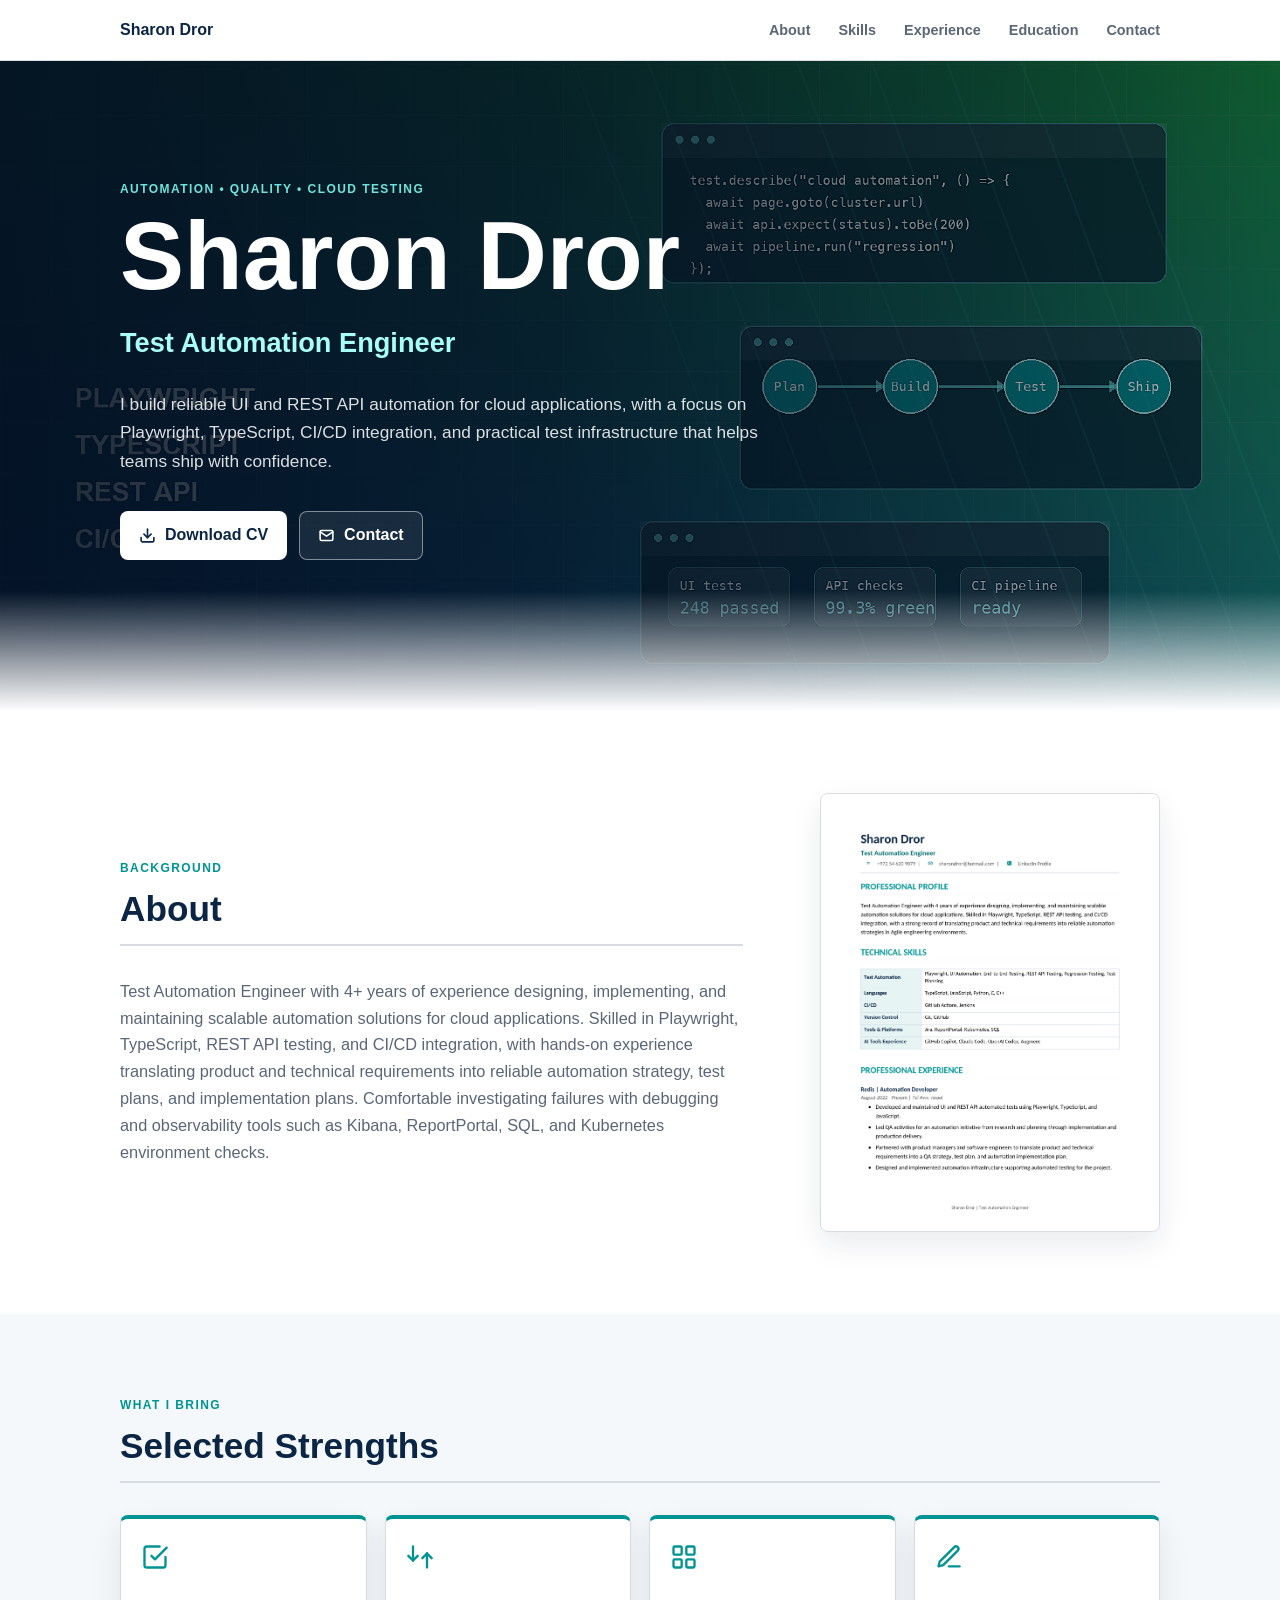
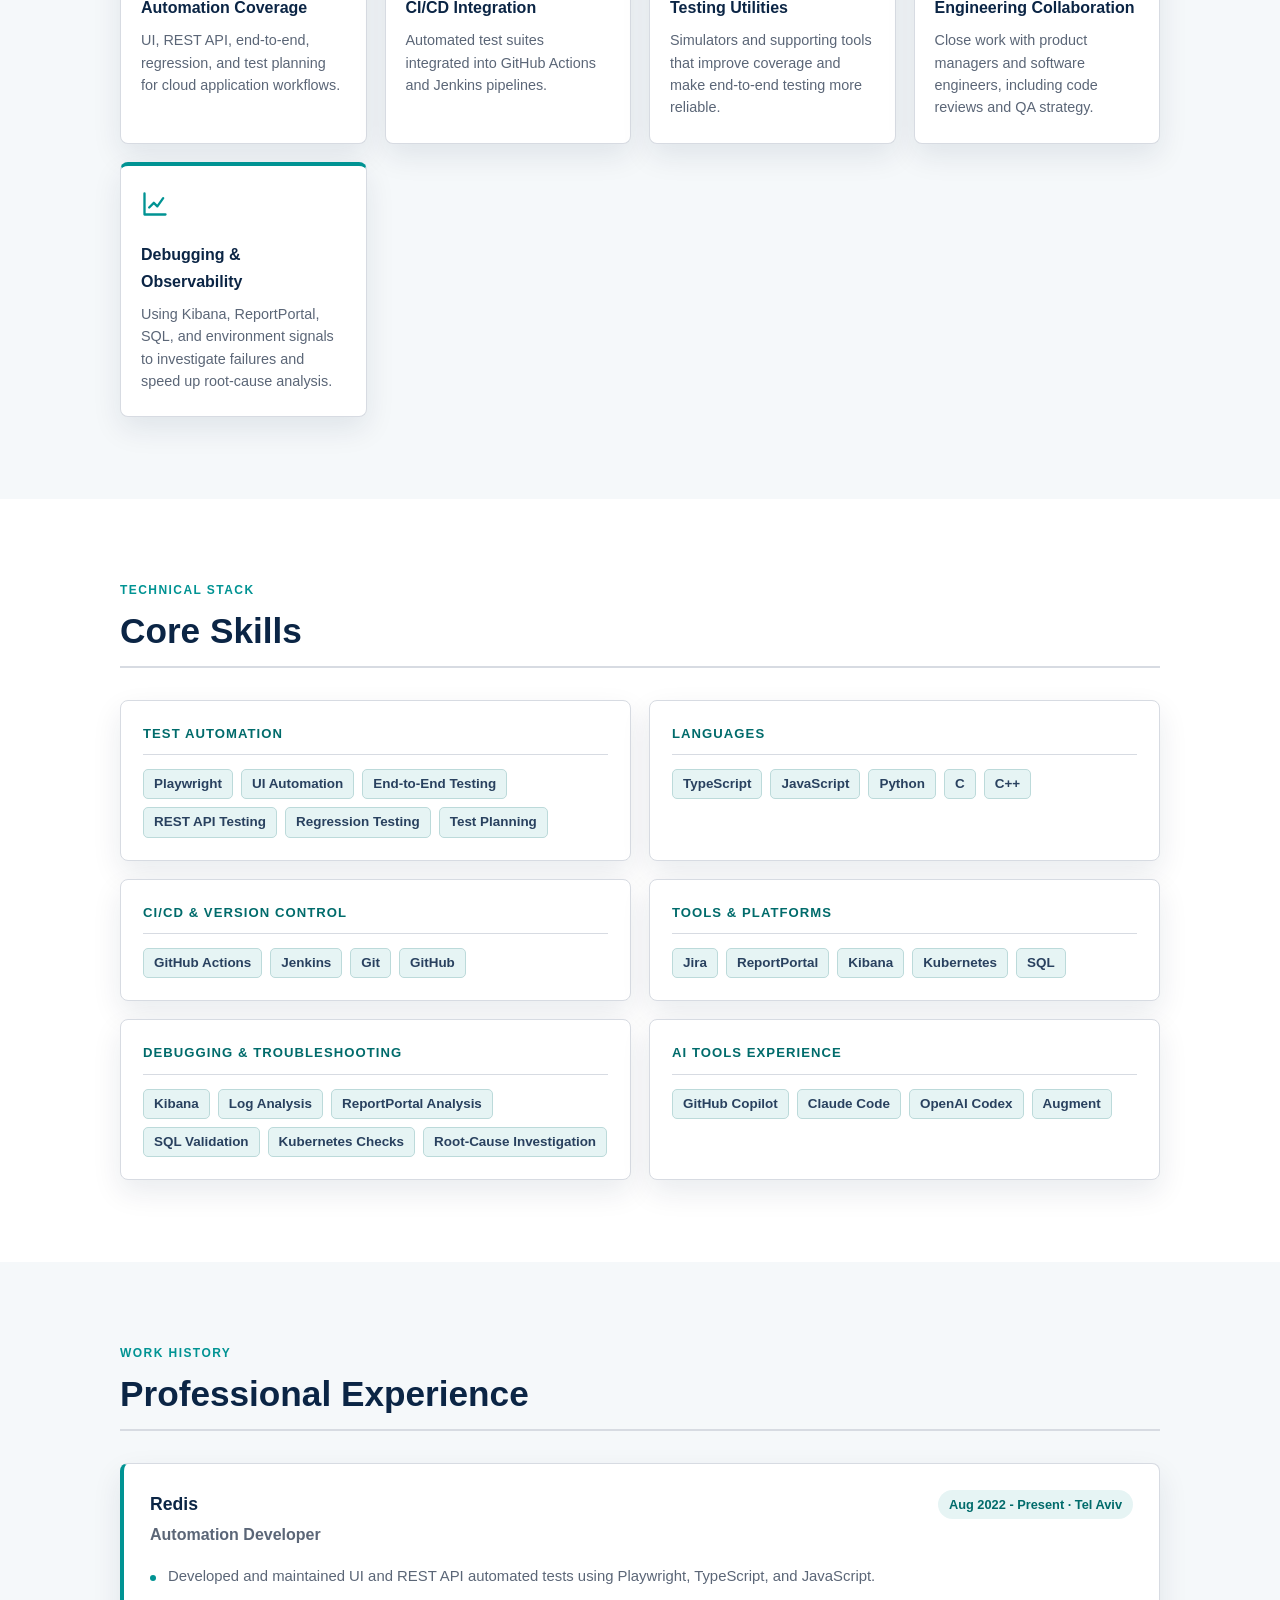
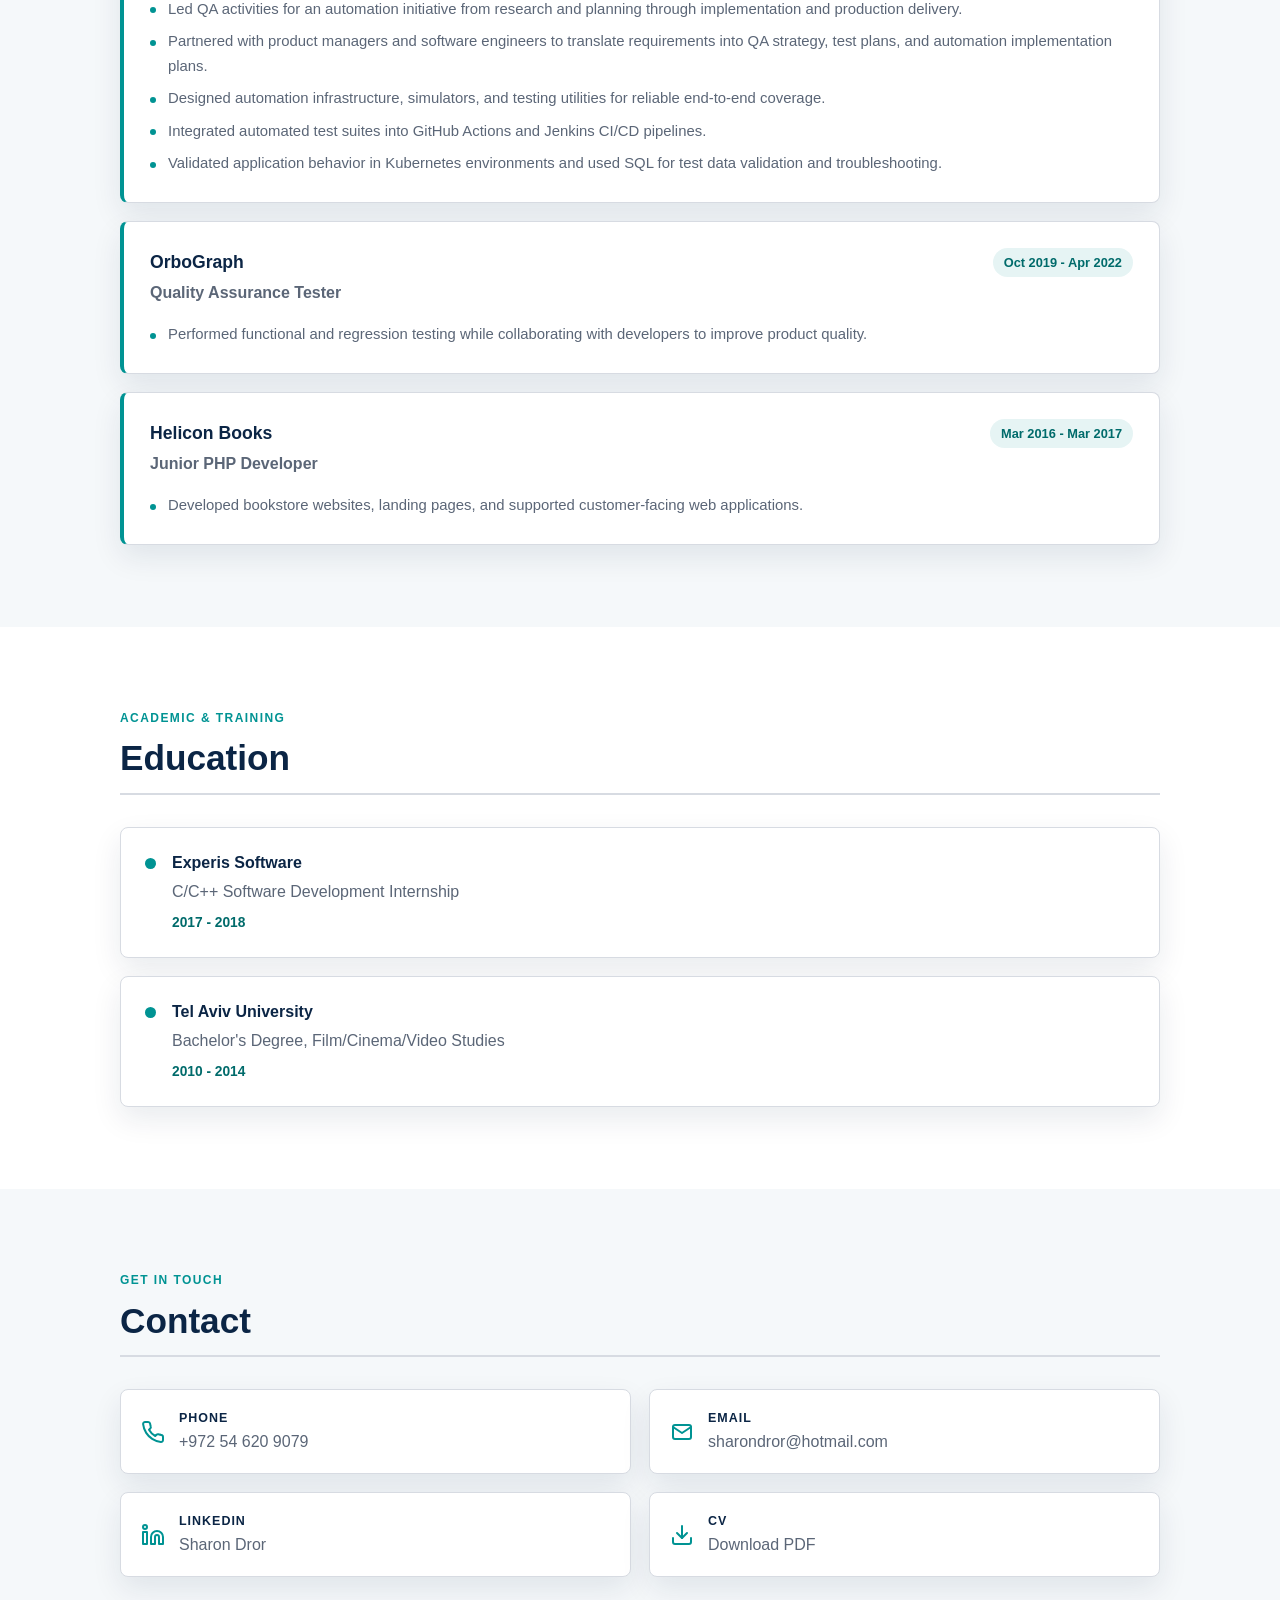
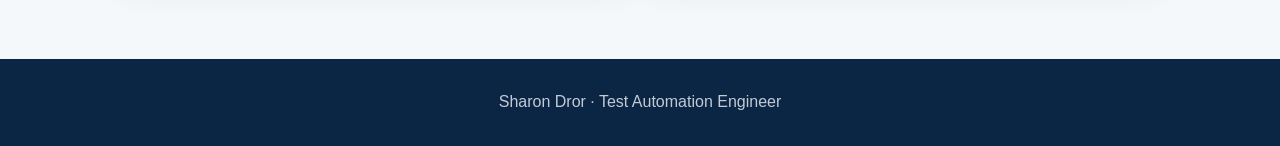
==== commit c3ff86b5: "Add files via upload" ====
--- a/index.html
+++ b/index.html
@@ -65,7 +65,7 @@
           <p class="section-label">Background</p>
           <h2 class="section-title">About</h2>
           <p class="section-copy">
-            Test Automation Engineer with 4 years of experience designing, implementing, and maintaining scalable
+            Test Automation Engineer with 4+ years of experience designing, implementing, and maintaining scalable
             automation solutions for cloud applications. Skilled in Playwright, TypeScript, REST API testing, and
             CI/CD integration, with hands-on experience translating product and technical requirements into reliable
             automation strategy, test plans, and implementation plans. Comfortable investigating failures with
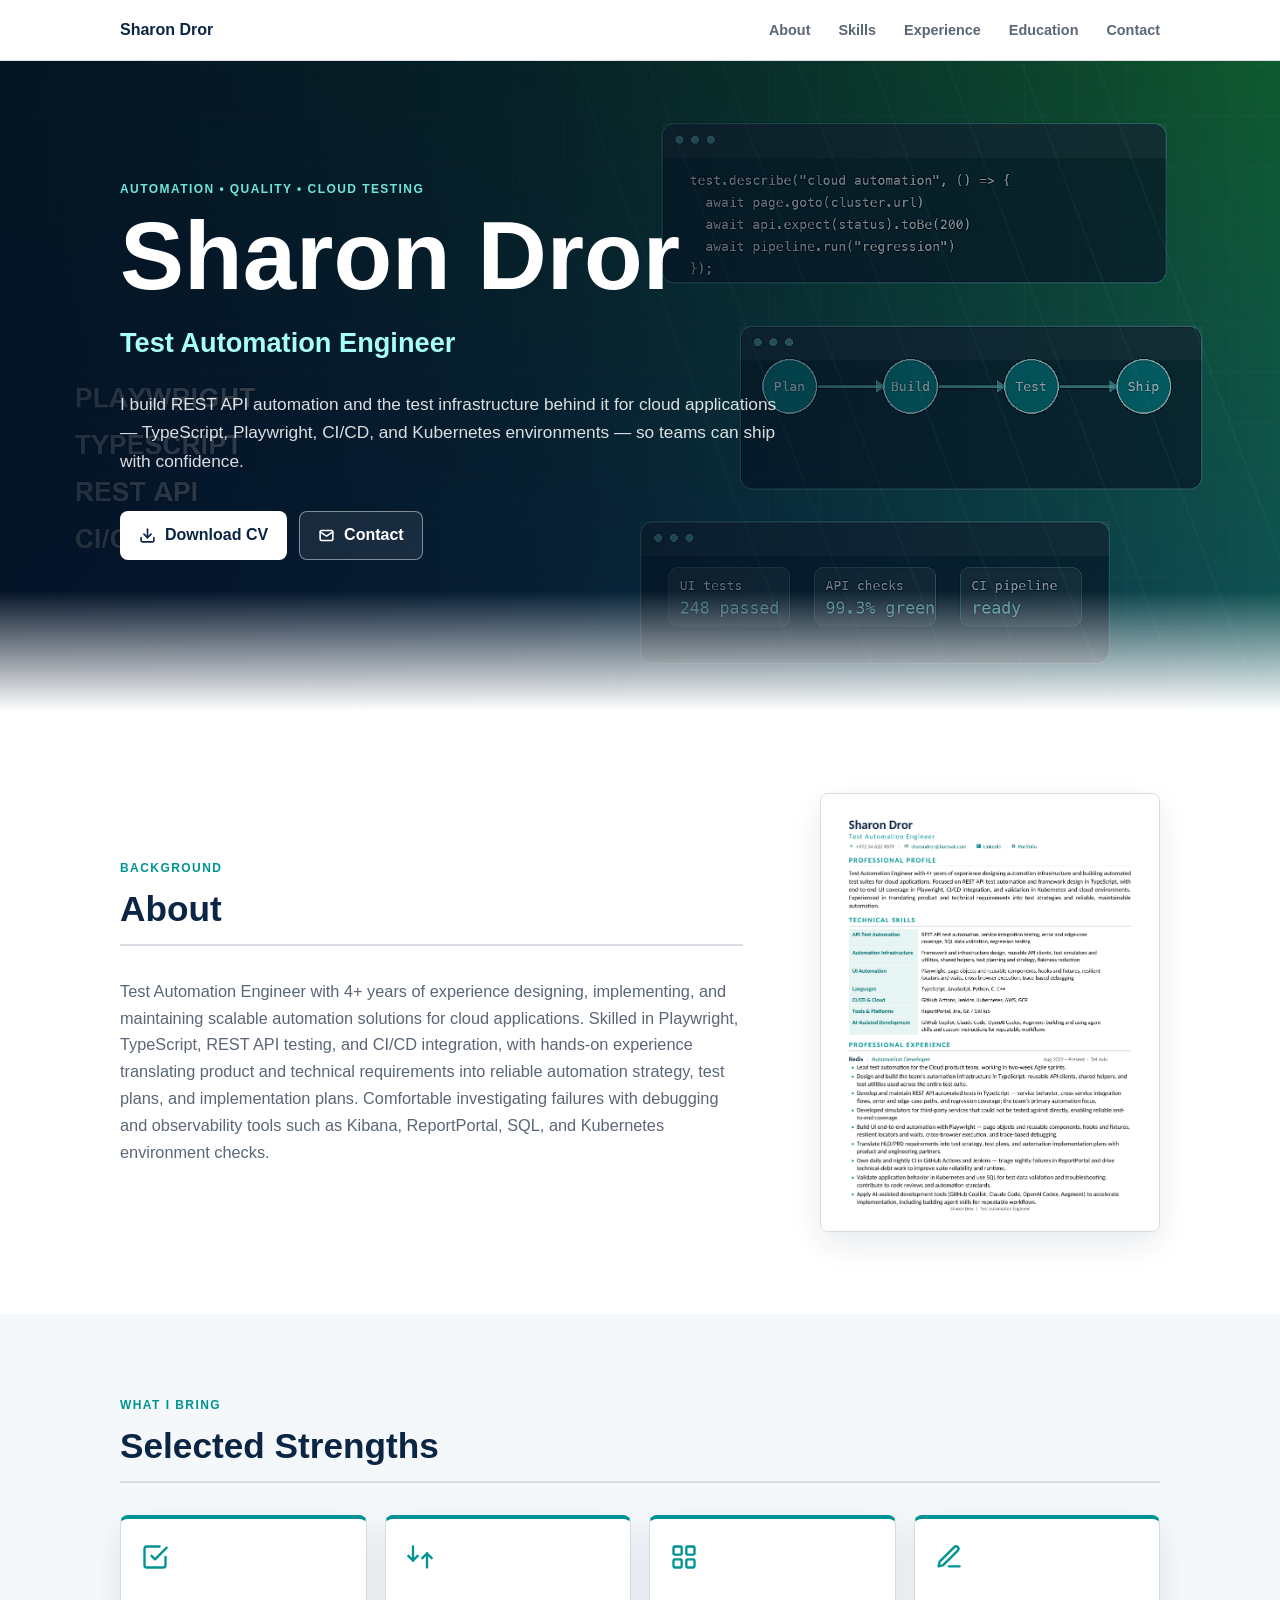
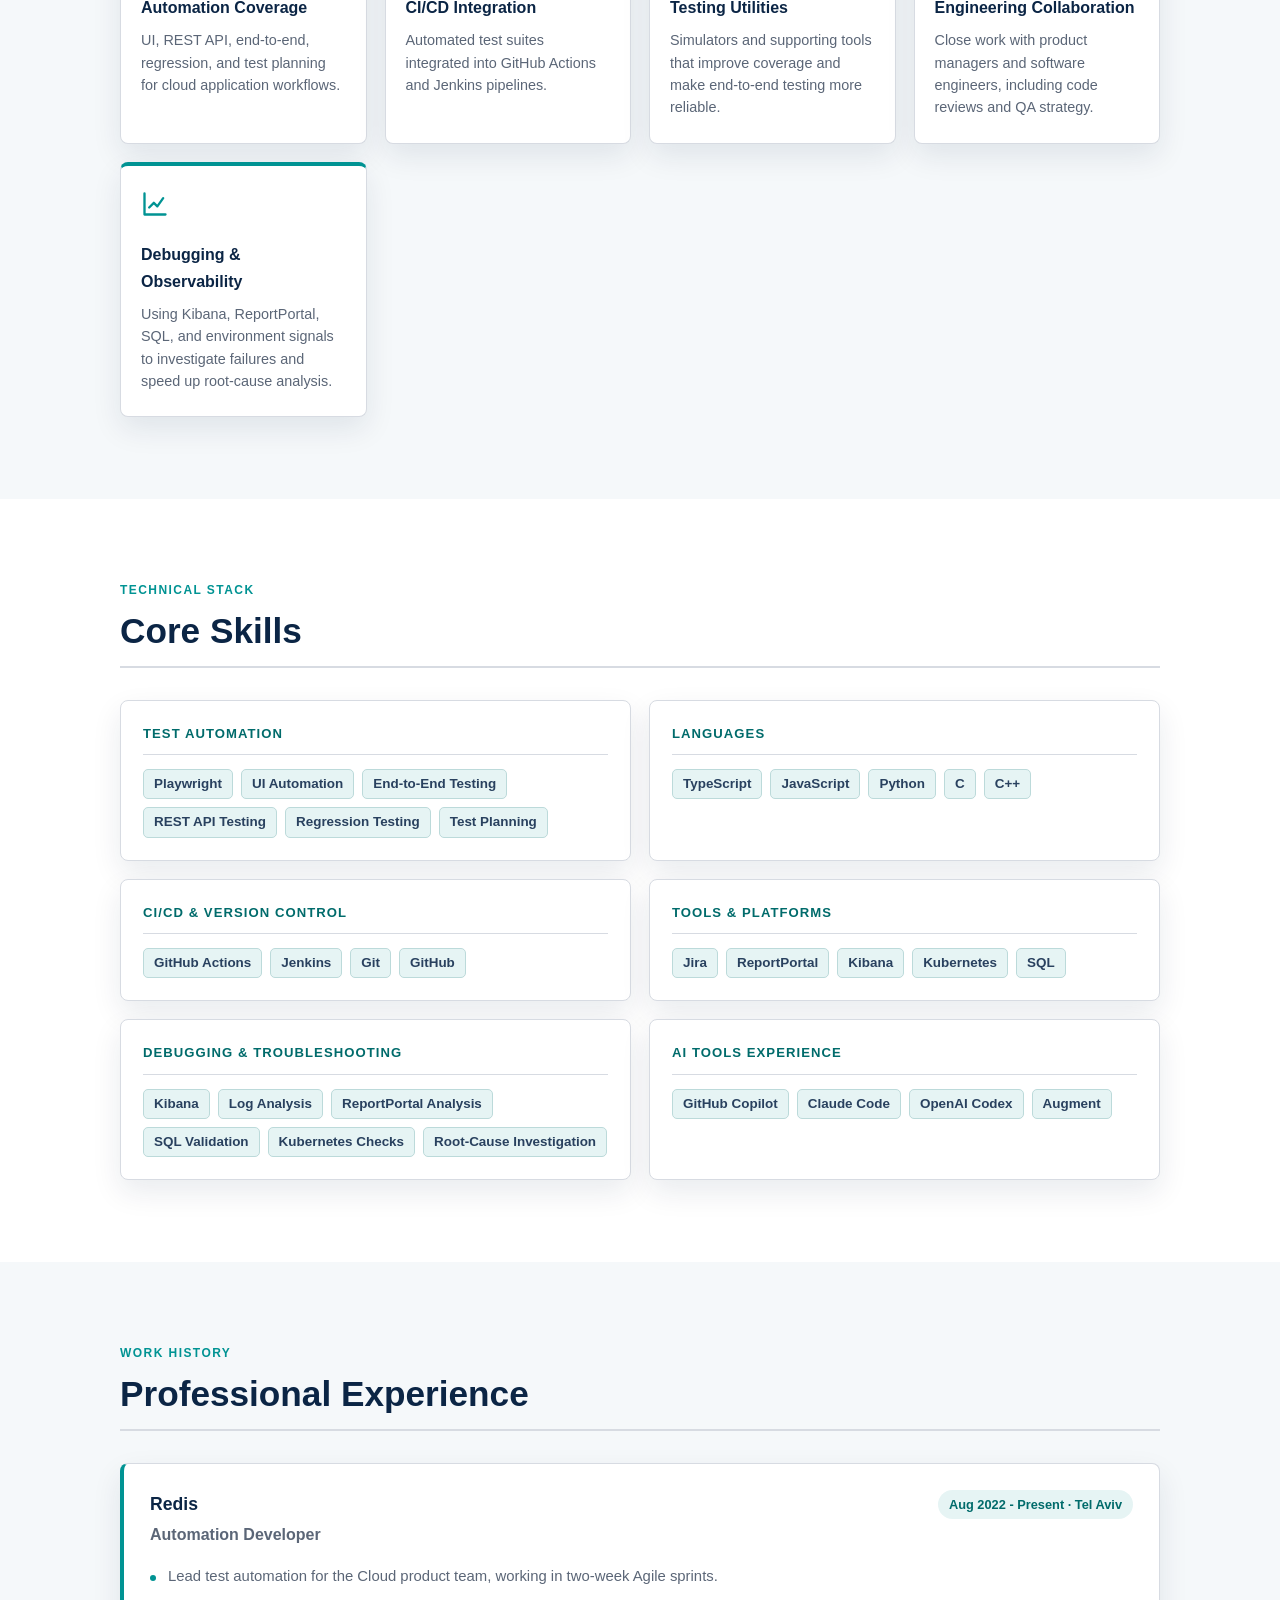
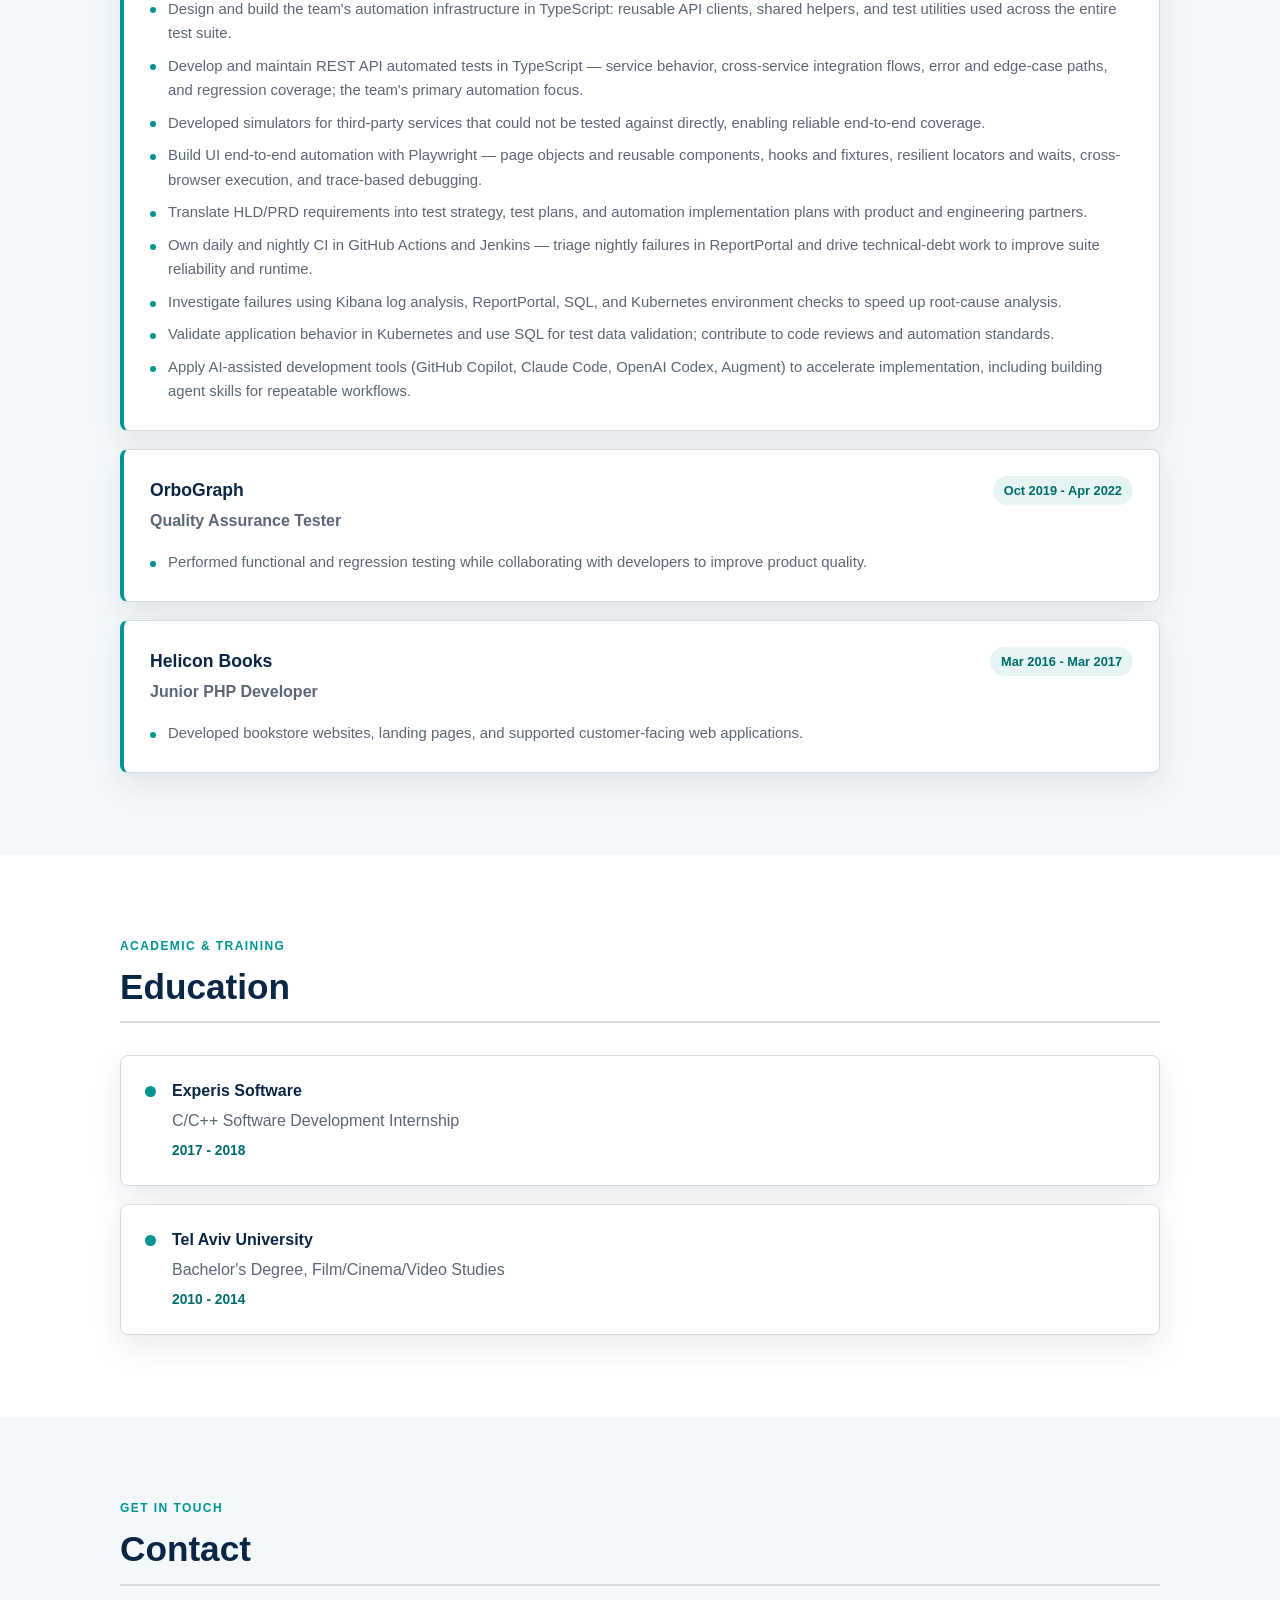
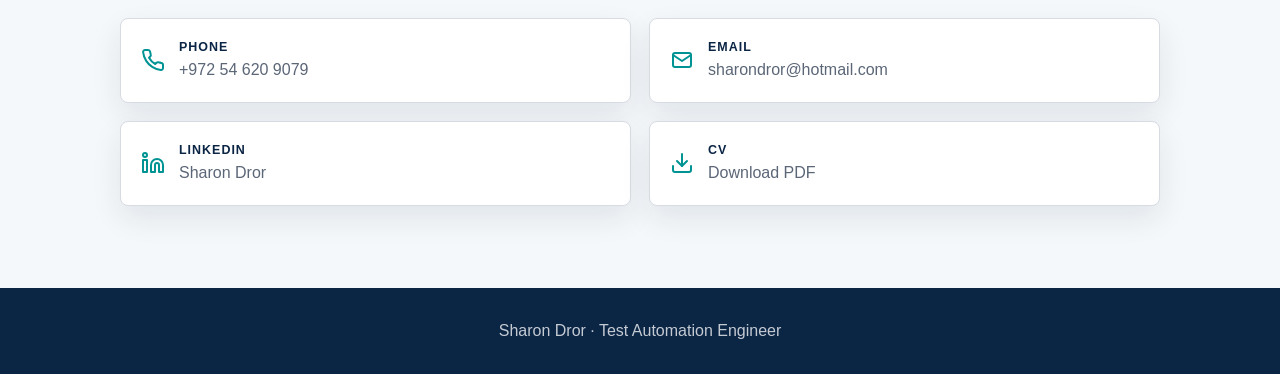
==== commit 2182d390: "Add files via upload" ====
--- a/index.html
+++ b/index.html
@@ -3,7 +3,7 @@
 <head>
   <meta charset="UTF-8" />
   <meta name="viewport" content="width=device-width, initial-scale=1.0" />
-  <meta name="description" content="Sharon Dror - Test Automation Engineer specializing in Playwright, TypeScript, REST API testing, CI/CD, and cloud application automation." />
+  <meta name="description" content="Sharon Dror - Test Automation Engineer specializing in REST API test automation, automation infrastructure, TypeScript, Playwright, and CI/CD for cloud applications." />
   <title>Sharon Dror - Test Automation Engineer</title>
   <link rel="stylesheet" href="style.css" />
 </head>
@@ -36,8 +36,8 @@
         <h1>Sharon Dror</h1>
         <p class="hero-title">Test Automation Engineer</p>
         <p class="hero-intro">
-          I build reliable UI and REST API automation for cloud applications, with a focus on Playwright,
-          TypeScript, CI/CD integration, and practical test infrastructure that helps teams ship with confidence.
+          I build REST API automation and the test infrastructure behind it for cloud applications &mdash;
+          TypeScript, Playwright, CI/CD, and Kubernetes environments &mdash; so teams can ship with confidence.
         </p>
         <div class="hero-actions" aria-label="Primary actions">
           <a class="btn btn-primary" href="assets/Sharon_Dror_CV.pdf" download>
@@ -195,12 +195,16 @@
               <span>Aug 2022 - Present · Tel Aviv</span>
             </div>
             <ul>
-              <li>Developed and maintained UI and REST API automated tests using Playwright, TypeScript, and JavaScript.</li>
-              <li>Led QA activities for an automation initiative from research and planning through implementation and production delivery.</li>
-              <li>Partnered with product managers and software engineers to translate requirements into QA strategy, test plans, and automation implementation plans.</li>
-              <li>Designed automation infrastructure, simulators, and testing utilities for reliable end-to-end coverage.</li>
-              <li>Integrated automated test suites into GitHub Actions and Jenkins CI/CD pipelines.</li>
-              <li>Validated application behavior in Kubernetes environments and used SQL for test data validation and troubleshooting.</li>
+              <li>Lead test automation for the Cloud product team, working in two-week Agile sprints.</li>
+              <li>Design and build the team's automation infrastructure in TypeScript: reusable API clients, shared helpers, and test utilities used across the entire test suite.</li>
+              <li>Develop and maintain REST API automated tests in TypeScript &mdash; service behavior, cross-service integration flows, error and edge-case paths, and regression coverage; the team's primary automation focus.</li>
+              <li>Developed simulators for third-party services that could not be tested against directly, enabling reliable end-to-end coverage.</li>
+              <li>Build UI end-to-end automation with Playwright &mdash; page objects and reusable components, hooks and fixtures, resilient locators and waits, cross-browser execution, and trace-based debugging.</li>
+              <li>Translate HLD/PRD requirements into test strategy, test plans, and automation implementation plans with product and engineering partners.</li>
+              <li>Own daily and nightly CI in GitHub Actions and Jenkins &mdash; triage nightly failures in ReportPortal and drive technical-debt work to improve suite reliability and runtime.</li>
+              <li>Investigate failures using Kibana log analysis, ReportPortal, SQL, and Kubernetes environment checks to speed up root-cause analysis.</li>
+              <li>Validate application behavior in Kubernetes and use SQL for test data validation; contribute to code reviews and automation standards.</li>
+              <li>Apply AI-assisted development tools (GitHub Copilot, Claude Code, OpenAI Codex, Augment) to accelerate implementation, including building agent skills for repeatable workflows.</li>
             </ul>
           </article>
 
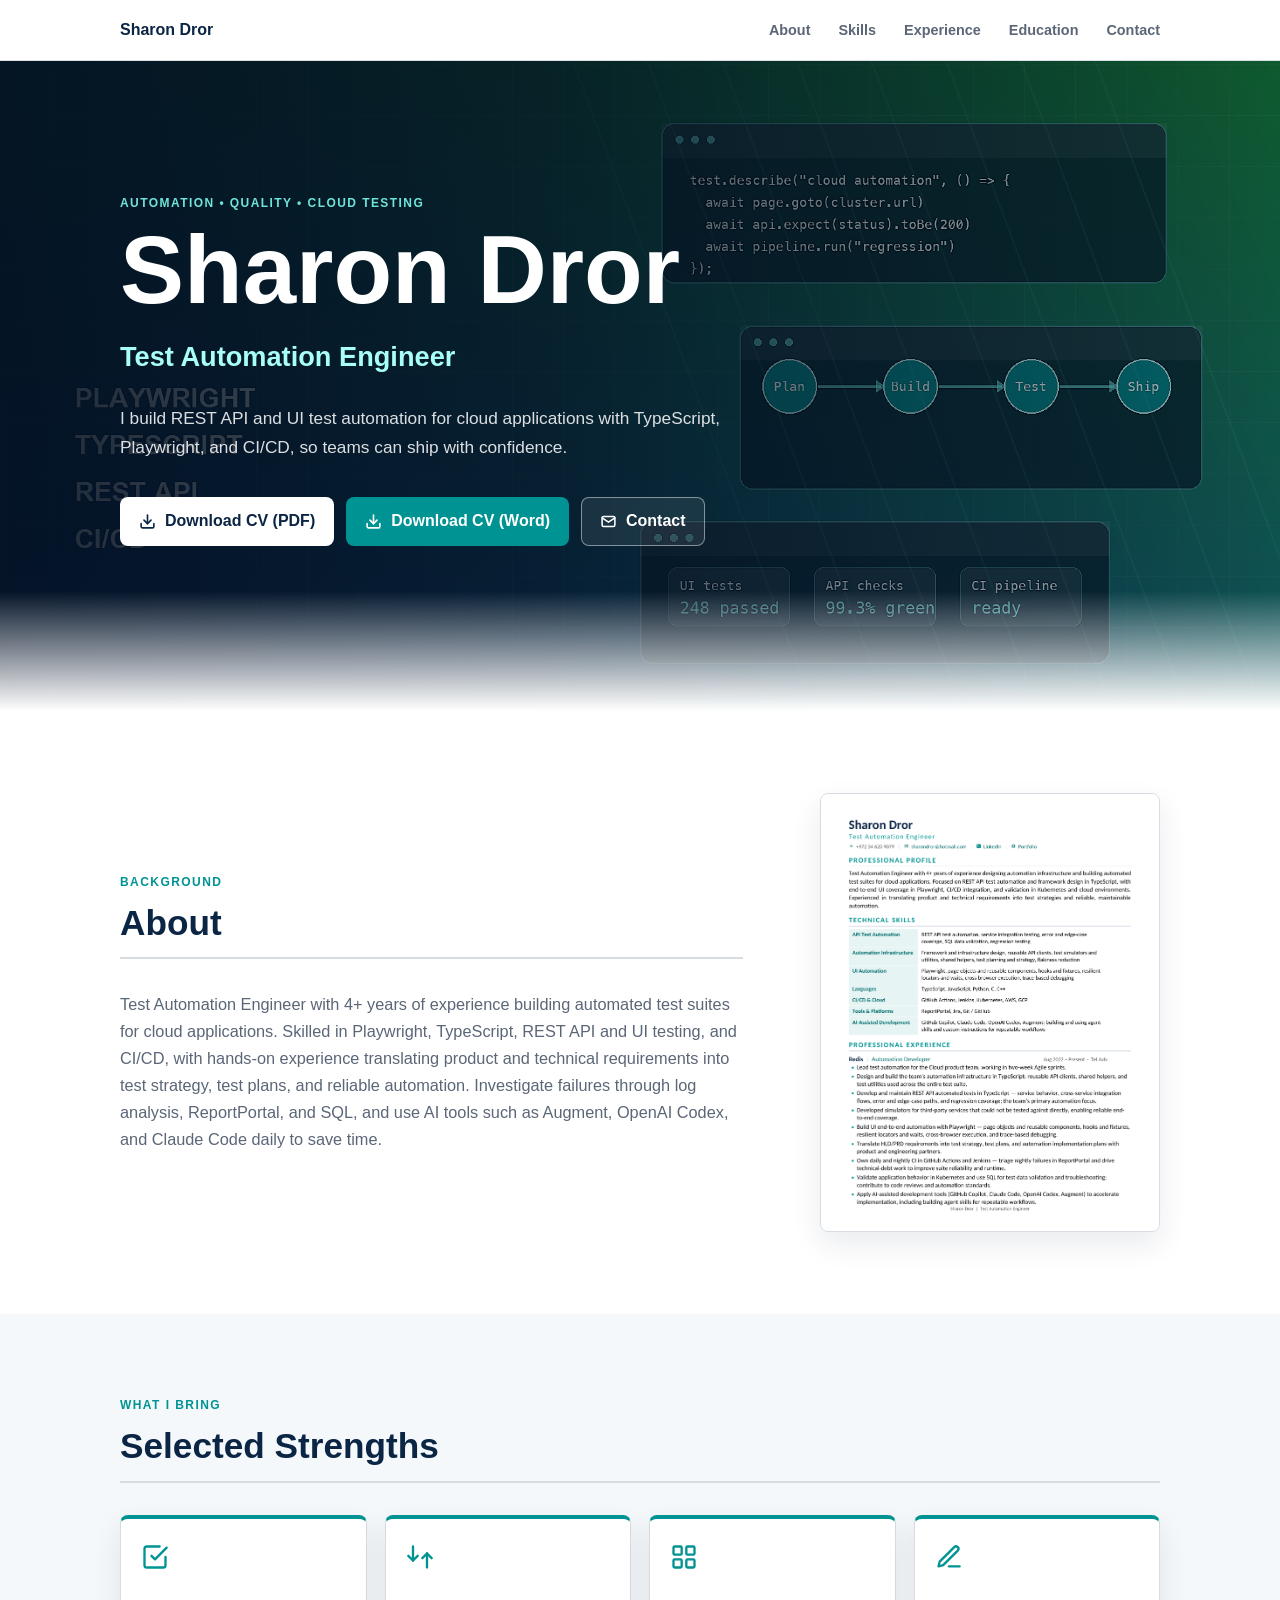
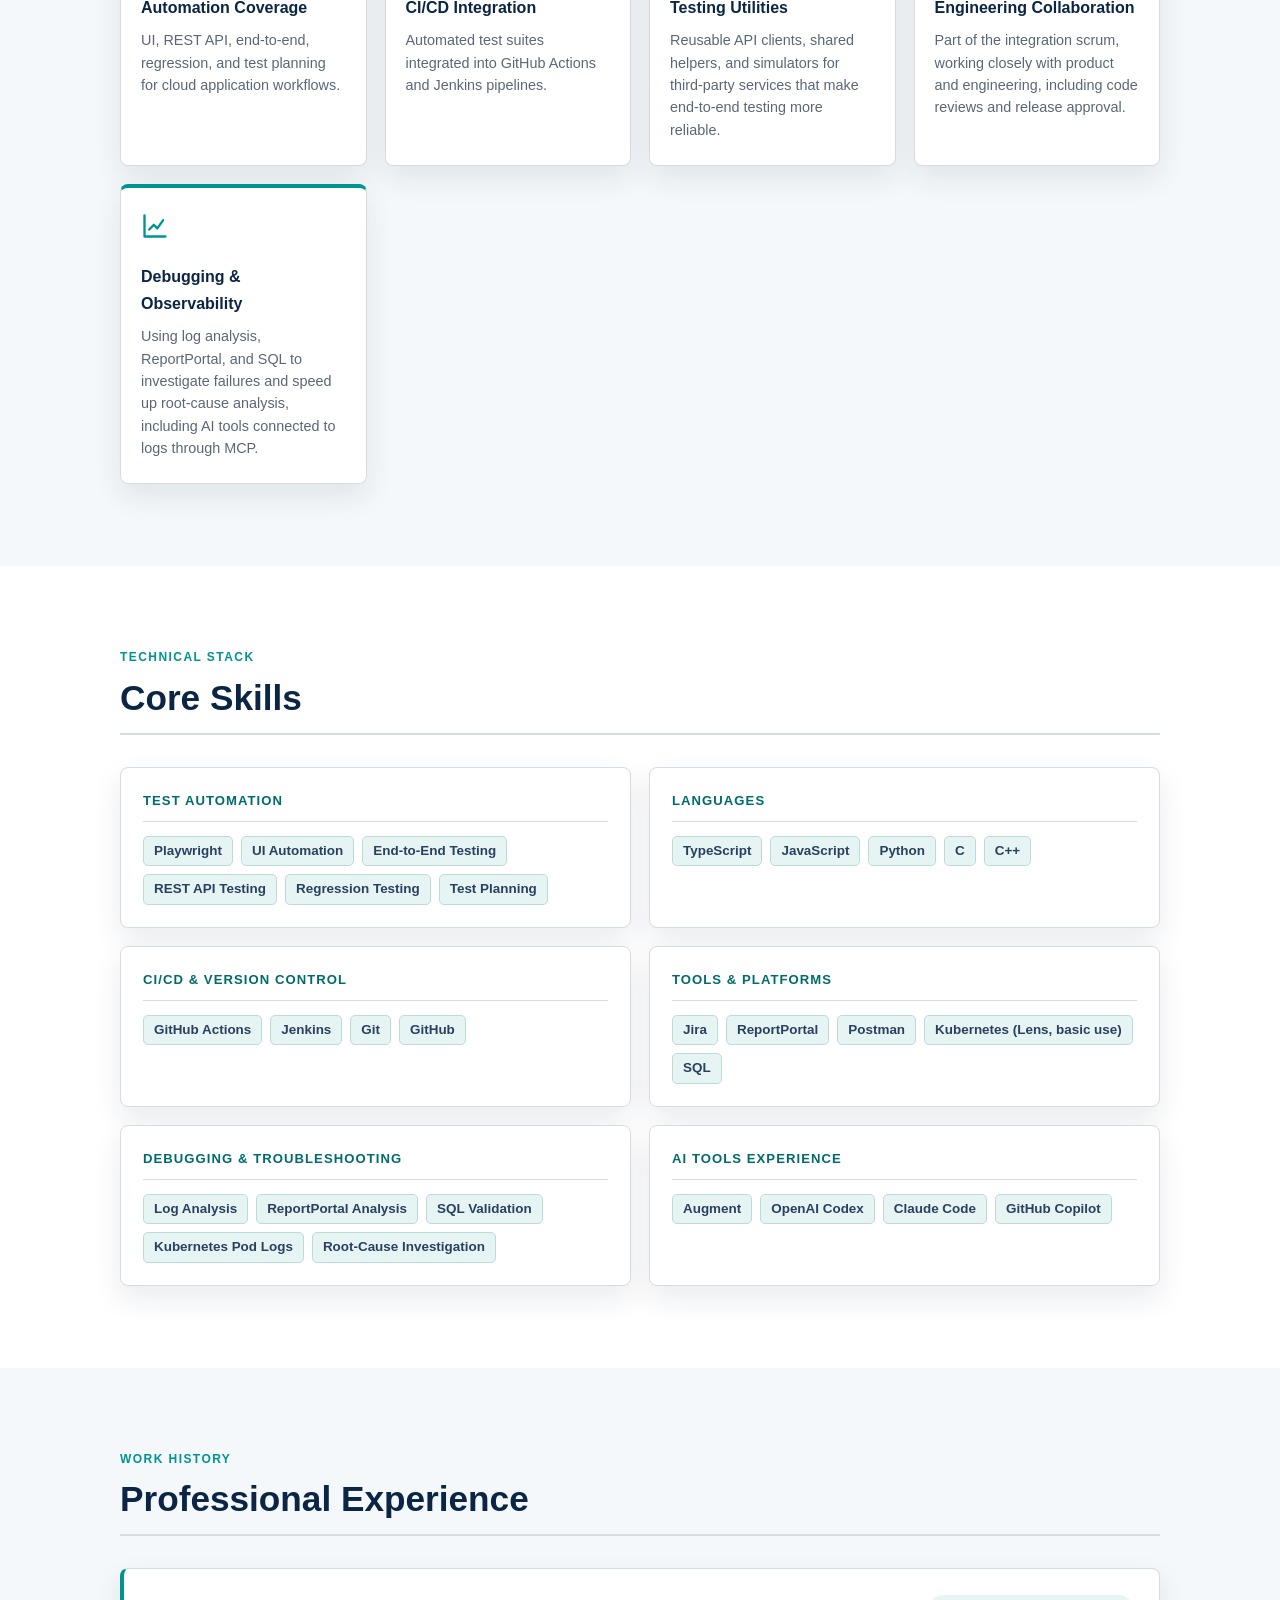
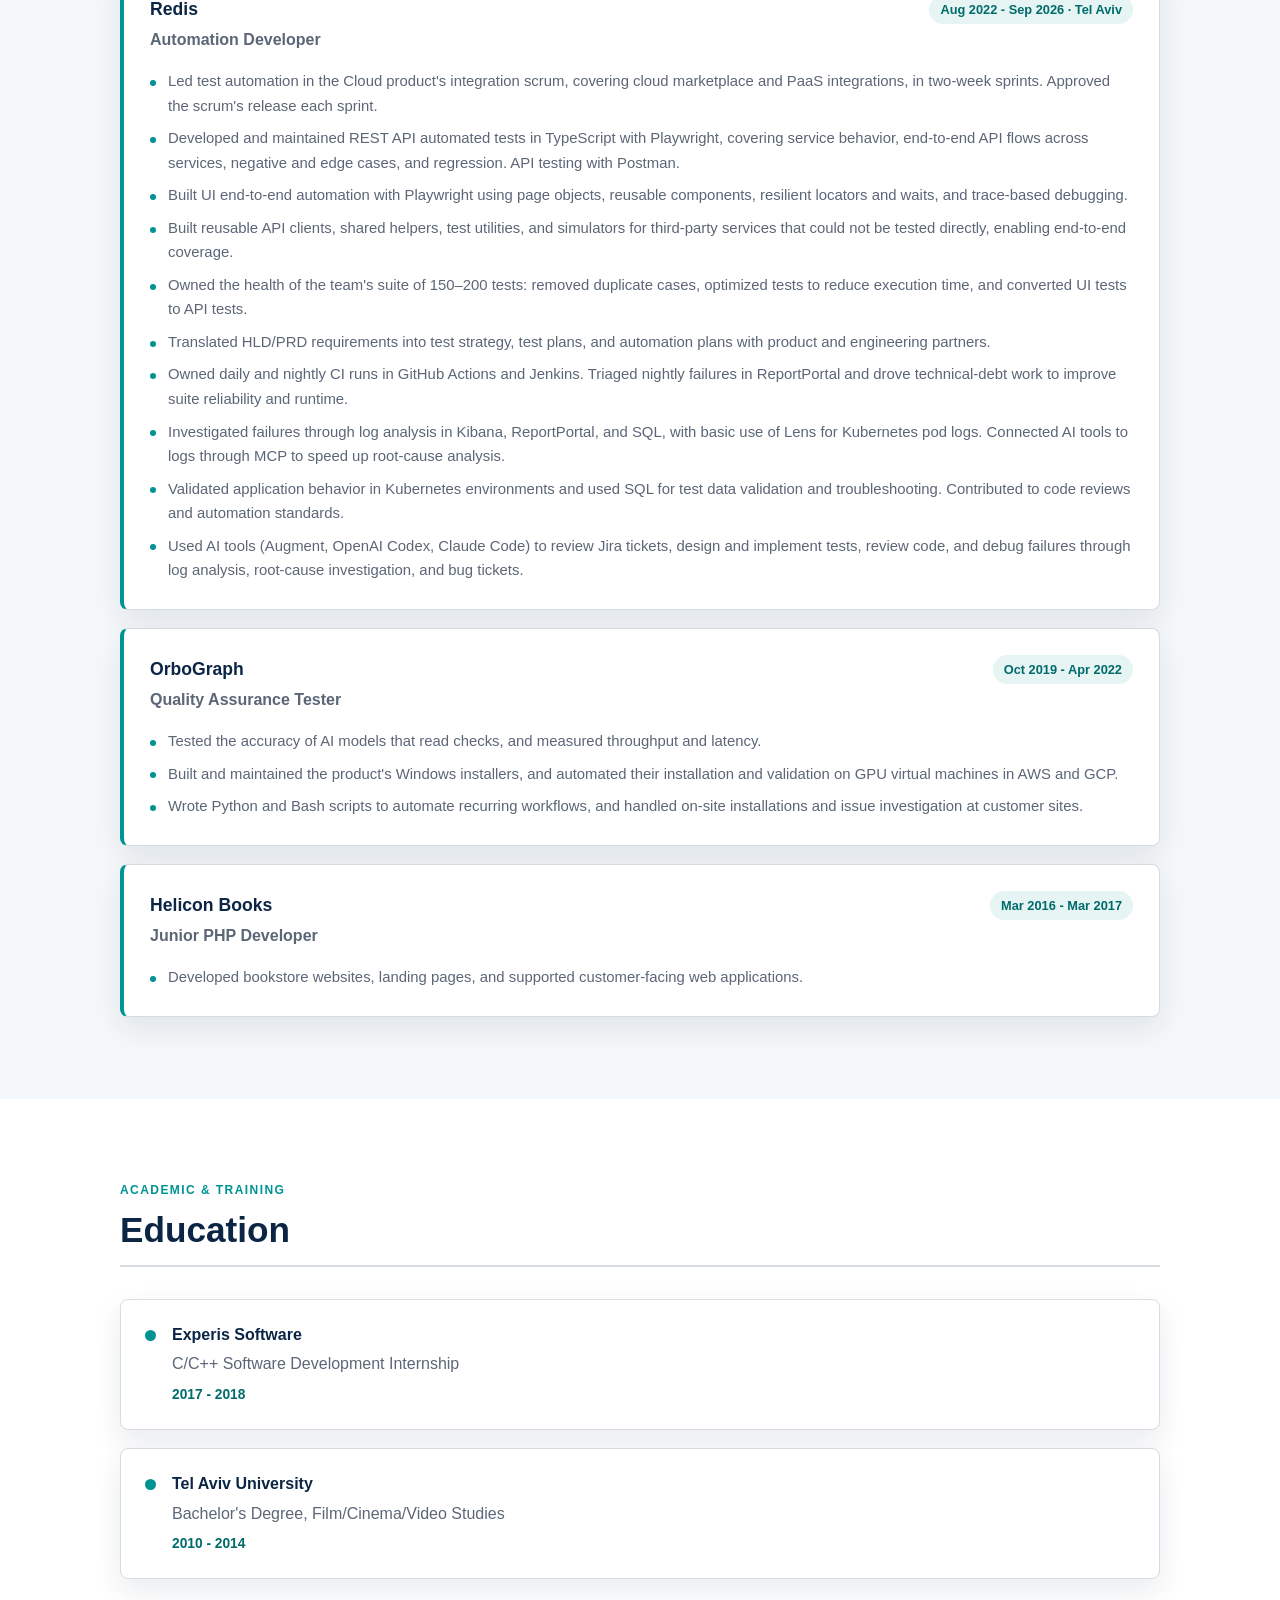
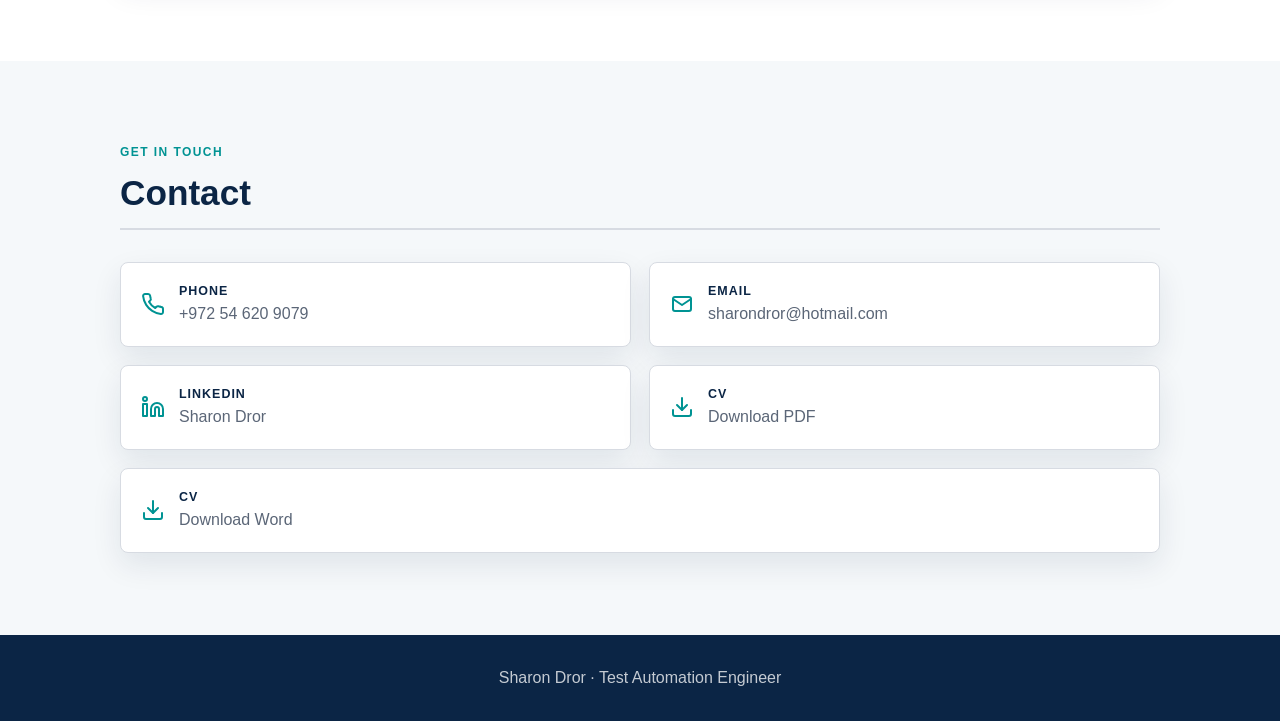
==== commit 9439a6c8: "Add files via upload" ====
--- a/index.html
+++ b/index.html
@@ -3,7 +3,7 @@
 <head>
   <meta charset="UTF-8" />
   <meta name="viewport" content="width=device-width, initial-scale=1.0" />
-  <meta name="description" content="Sharon Dror - Test Automation Engineer specializing in REST API test automation, automation infrastructure, TypeScript, Playwright, and CI/CD for cloud applications." />
+  <meta name="description" content="Sharon Dror - Test Automation Engineer specializing in REST API and UI test automation with TypeScript, Playwright, and CI/CD for cloud applications." />
   <title>Sharon Dror - Test Automation Engineer</title>
   <link rel="stylesheet" href="style.css" />
 </head>
@@ -36,8 +36,8 @@
         <h1>Sharon Dror</h1>
         <p class="hero-title">Test Automation Engineer</p>
         <p class="hero-intro">
-          I build REST API automation and the test infrastructure behind it for cloud applications &mdash;
-          TypeScript, Playwright, CI/CD, and Kubernetes environments &mdash; so teams can ship with confidence.
+          I build REST API and UI test automation for cloud applications with TypeScript, Playwright,
+          and CI/CD, so teams can ship with confidence.
         </p>
         <div class="hero-actions" aria-label="Primary actions">
           <a class="btn btn-primary" href="assets/Sharon_Dror_CV.pdf" download>
@@ -46,7 +46,15 @@
               <polyline points="7 10 12 15 17 10"></polyline>
               <line x1="12" y1="15" x2="12" y2="3"></line>
             </svg>
-            Download CV
+            Download CV (PDF)
+          </a>
+          <a class="btn btn-secondary" href="assets/Sharon_Dror_CV.docx" download>
+            <svg aria-hidden="true" width="17" height="17" viewBox="0 0 24 24" fill="none" stroke="currentColor" stroke-width="2.3" stroke-linecap="round" stroke-linejoin="round">
+              <path d="M21 15v4a2 2 0 0 1-2 2H5a2 2 0 0 1-2-2v-4"></path>
+              <polyline points="7 10 12 15 17 10"></polyline>
+              <line x1="12" y1="15" x2="12" y2="3"></line>
+            </svg>
+            Download CV (Word)
           </a>
           <a class="btn btn-ghost" href="#contact">
             <svg aria-hidden="true" width="17" height="17" viewBox="0 0 24 24" fill="none" stroke="currentColor" stroke-width="2.2" stroke-linecap="round" stroke-linejoin="round">
@@ -65,11 +73,11 @@
           <p class="section-label">Background</p>
           <h2 class="section-title">About</h2>
           <p class="section-copy">
-            Test Automation Engineer with 4+ years of experience designing, implementing, and maintaining scalable
-            automation solutions for cloud applications. Skilled in Playwright, TypeScript, REST API testing, and
-            CI/CD integration, with hands-on experience translating product and technical requirements into reliable
-            automation strategy, test plans, and implementation plans. Comfortable investigating failures with
-            debugging and observability tools such as Kibana, ReportPortal, SQL, and Kubernetes environment checks.
+            Test Automation Engineer with 4+ years of experience building automated test suites for cloud
+            applications. Skilled in Playwright, TypeScript, REST API and UI testing, and CI/CD, with hands-on
+            experience translating product and technical requirements into test strategy, test plans, and reliable
+            automation. Investigate failures through log analysis, ReportPortal, and SQL, and use AI tools such as
+            Augment, OpenAI Codex, and Claude Code daily to save time.
           </p>
         </div>
         <div class="resume-preview" aria-label="Resume preview">
@@ -96,17 +104,17 @@
           <article class="strength-card">
             <svg aria-hidden="true" viewBox="0 0 24 24"><rect x="3" y="3" width="7" height="7" rx="1"></rect><rect x="14" y="3" width="7" height="7" rx="1"></rect><rect x="14" y="14" width="7" height="7" rx="1"></rect><rect x="3" y="14" width="7" height="7" rx="1"></rect></svg>
             <h3>Testing Utilities</h3>
-            <p>Simulators and supporting tools that improve coverage and make end-to-end testing more reliable.</p>
+            <p>Reusable API clients, shared helpers, and simulators for third-party services that make end-to-end testing more reliable.</p>
           </article>
           <article class="strength-card">
             <svg aria-hidden="true" viewBox="0 0 24 24"><path d="M12 20h9"></path><path d="M16.5 3.5a2.1 2.1 0 0 1 3 3L7 19l-4 1 1-4Z"></path></svg>
             <h3>Engineering Collaboration</h3>
-            <p>Close work with product managers and software engineers, including code reviews and QA strategy.</p>
+            <p>Part of the integration scrum, working closely with product and engineering, including code reviews and release approval.</p>
           </article>
           <article class="strength-card">
             <svg aria-hidden="true" viewBox="0 0 24 24"><path d="M3 3v18h18"></path><path d="m7 15 4-4 3 3 5-7"></path></svg>
             <h3>Debugging & Observability</h3>
-            <p>Using Kibana, ReportPortal, SQL, and environment signals to investigate failures and speed up root-cause analysis.</p>
+            <p>Using log analysis, ReportPortal, and SQL to investigate failures and speed up root-cause analysis, including AI tools connected to logs through MCP.</p>
           </article>
         </div>
       </div>
@@ -152,29 +160,28 @@
             <div class="tag-list">
               <span>Jira</span>
               <span>ReportPortal</span>
-              <span>Kibana</span>
-              <span>Kubernetes</span>
+              <span>Postman</span>
+              <span>Kubernetes (Lens, basic use)</span>
               <span>SQL</span>
             </div>
           </article>
           <article class="skill-group">
             <h3>Debugging & Troubleshooting</h3>
             <div class="tag-list">
-              <span>Kibana</span>
               <span>Log Analysis</span>
               <span>ReportPortal Analysis</span>
               <span>SQL Validation</span>
-              <span>Kubernetes Checks</span>
+              <span>Kubernetes Pod Logs</span>
               <span>Root-Cause Investigation</span>
             </div>
           </article>
           <article class="skill-group">
             <h3>AI Tools Experience</h3>
             <div class="tag-list">
+              <span>Augment</span>
+              <span>OpenAI Codex</span>
+              <span>Claude Code</span>
               <span>GitHub Copilot</span>
-              <span>Claude Code</span>
-              <span>OpenAI Codex</span>
-              <span>Augment</span>
             </div>
           </article>
         </div>
@@ -192,19 +199,19 @@
                 <h3>Redis</h3>
                 <p>Automation Developer</p>
               </div>
-              <span>Aug 2022 - Present · Tel Aviv</span>
+              <span>Aug 2022 - Sep 2026 · Tel Aviv</span>
             </div>
             <ul>
-              <li>Lead test automation for the Cloud product team, working in two-week Agile sprints.</li>
-              <li>Design and build the team's automation infrastructure in TypeScript: reusable API clients, shared helpers, and test utilities used across the entire test suite.</li>
-              <li>Develop and maintain REST API automated tests in TypeScript &mdash; service behavior, cross-service integration flows, error and edge-case paths, and regression coverage; the team's primary automation focus.</li>
-              <li>Developed simulators for third-party services that could not be tested against directly, enabling reliable end-to-end coverage.</li>
-              <li>Build UI end-to-end automation with Playwright &mdash; page objects and reusable components, hooks and fixtures, resilient locators and waits, cross-browser execution, and trace-based debugging.</li>
-              <li>Translate HLD/PRD requirements into test strategy, test plans, and automation implementation plans with product and engineering partners.</li>
-              <li>Own daily and nightly CI in GitHub Actions and Jenkins &mdash; triage nightly failures in ReportPortal and drive technical-debt work to improve suite reliability and runtime.</li>
-              <li>Investigate failures using Kibana log analysis, ReportPortal, SQL, and Kubernetes environment checks to speed up root-cause analysis.</li>
-              <li>Validate application behavior in Kubernetes and use SQL for test data validation; contribute to code reviews and automation standards.</li>
-              <li>Apply AI-assisted development tools (GitHub Copilot, Claude Code, OpenAI Codex, Augment) to accelerate implementation, including building agent skills for repeatable workflows.</li>
+              <li>Led test automation in the Cloud product's integration scrum, covering cloud marketplace and PaaS integrations, in two-week sprints. Approved the scrum's release each sprint.</li>
+              <li>Developed and maintained REST API automated tests in TypeScript with Playwright, covering service behavior, end-to-end API flows across services, negative and edge cases, and regression. API testing with Postman.</li>
+              <li>Built UI end-to-end automation with Playwright using page objects, reusable components, resilient locators and waits, and trace-based debugging.</li>
+              <li>Built reusable API clients, shared helpers, test utilities, and simulators for third-party services that could not be tested directly, enabling end-to-end coverage.</li>
+              <li>Owned the health of the team's suite of 150–200 tests: removed duplicate cases, optimized tests to reduce execution time, and converted UI tests to API tests.</li>
+              <li>Translated HLD/PRD requirements into test strategy, test plans, and automation plans with product and engineering partners.</li>
+              <li>Owned daily and nightly CI runs in GitHub Actions and Jenkins. Triaged nightly failures in ReportPortal and drove technical-debt work to improve suite reliability and runtime.</li>
+              <li>Investigated failures through log analysis in Kibana, ReportPortal, and SQL, with basic use of Lens for Kubernetes pod logs. Connected AI tools to logs through MCP to speed up root-cause analysis.</li>
+              <li>Validated application behavior in Kubernetes environments and used SQL for test data validation and troubleshooting. Contributed to code reviews and automation standards.</li>
+              <li>Used AI tools (Augment, OpenAI Codex, Claude Code) to review Jira tickets, design and implement tests, review code, and debug failures through log analysis, root-cause investigation, and bug tickets.</li>
             </ul>
           </article>
 
@@ -217,7 +224,9 @@
               <span>Oct 2019 - Apr 2022</span>
             </div>
             <ul>
-              <li>Performed functional and regression testing while collaborating with developers to improve product quality.</li>
+              <li>Tested the accuracy of AI models that read checks, and measured throughput and latency.</li>
+              <li>Built and maintained the product's Windows installers, and automated their installation and validation on GPU virtual machines in AWS and GCP.</li>
+              <li>Wrote Python and Bash scripts to automate recurring workflows, and handled on-site installations and issue investigation at customer sites.</li>
             </ul>
           </article>
 
@@ -283,6 +292,10 @@
             <svg aria-hidden="true" viewBox="0 0 24 24"><path d="M21 15v4a2 2 0 0 1-2 2H5a2 2 0 0 1-2-2v-4"></path><polyline points="7 10 12 15 17 10"></polyline><line x1="12" y1="15" x2="12" y2="3"></line></svg>
             <span><strong>CV</strong>Download PDF</span>
           </a>
+          <a class="contact-item" href="assets/Sharon_Dror_CV.docx" download>
+            <svg aria-hidden="true" viewBox="0 0 24 24"><path d="M21 15v4a2 2 0 0 1-2 2H5a2 2 0 0 1-2-2v-4"></path><polyline points="7 10 12 15 17 10"></polyline><line x1="12" y1="15" x2="12" y2="3"></line></svg>
+            <span><strong>CV</strong>Download Word</span>
+          </a>
         </div>
       </div>
     </section>
--- a/style.css
+++ b/style.css
@@ -582,3 +582,7 @@
     flex-direction: column;
   }
 }
+
+.contact-grid .contact-item:last-child:nth-child(odd) {
+  grid-column: 1 / -1;
+}
